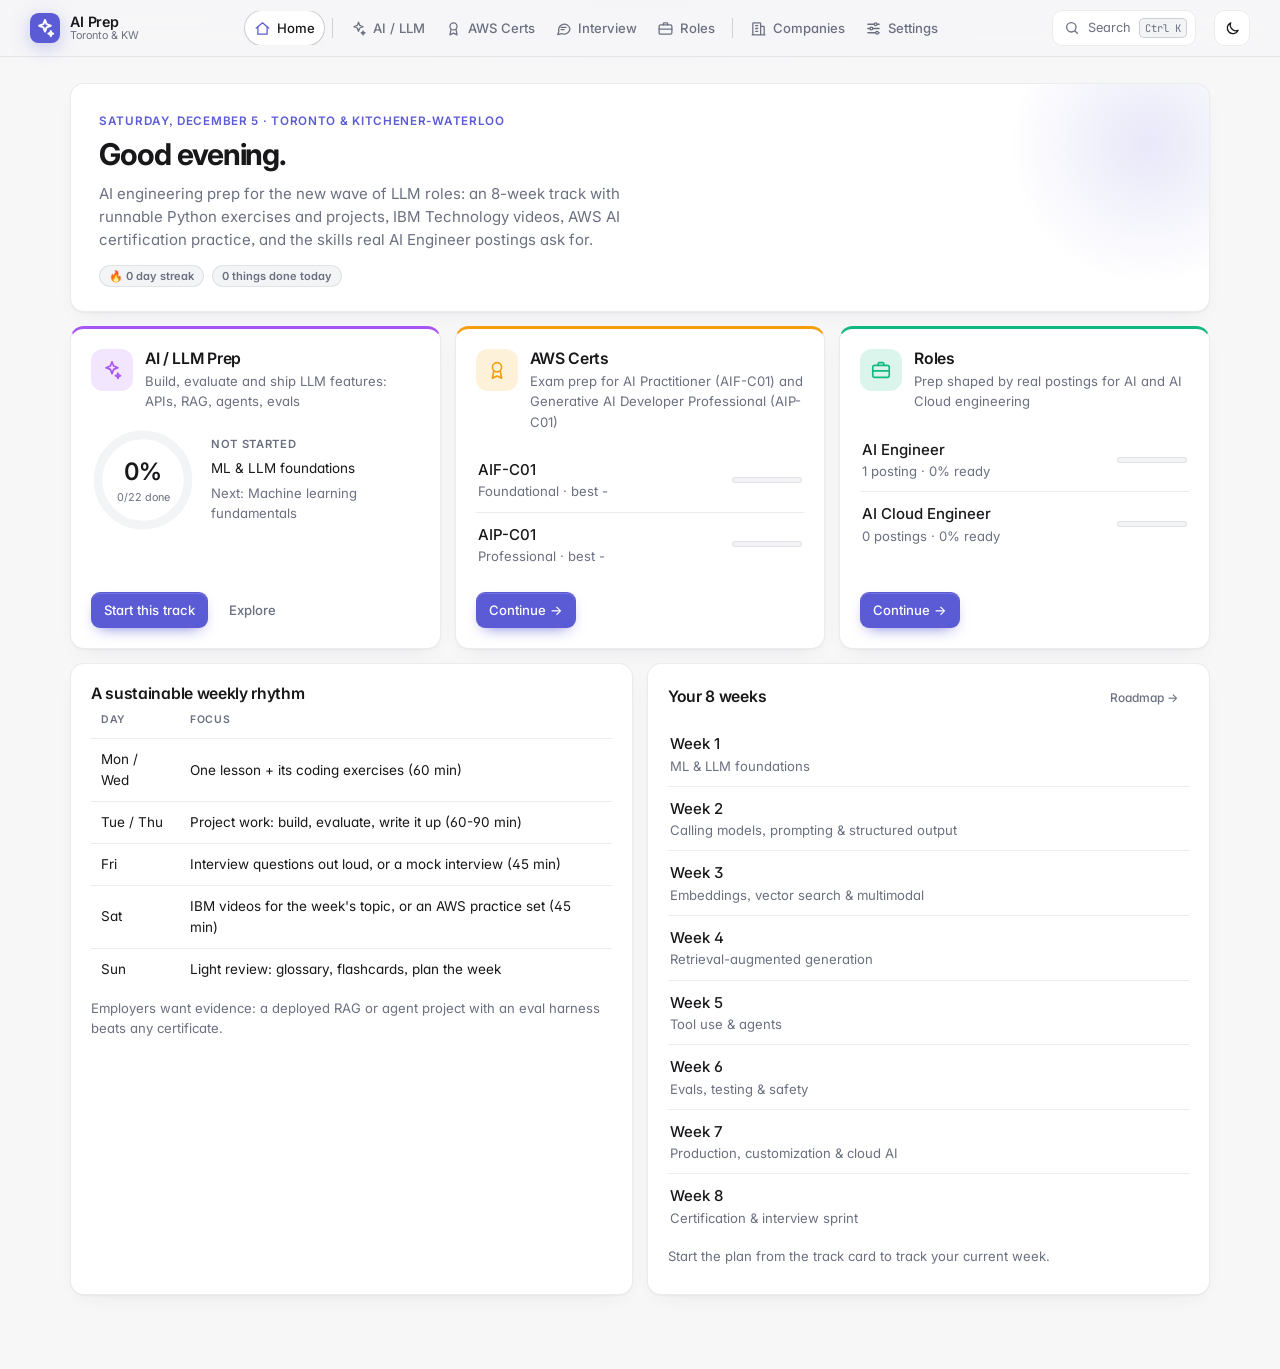
==== index.html @ 80333136 "Initial commit: AI / LLM Prep Static interview-prep app (no build step): 8-week LLM engineering trac" ====
<!doctype html>
<html lang="en" data-theme="light">
<head>
<meta charset="utf-8">
<meta name="viewport" content="width=device-width, initial-scale=1">
<title>AI / LLM Prep</title>
<link rel="preconnect" href="https://fonts.googleapis.com">
<link rel="preconnect" href="https://fonts.gstatic.com" crossorigin>
<link rel="stylesheet" href="https://fonts.googleapis.com/css2?family=Inter:wght@400;500;600;700&family=JetBrains+Mono:wght@400;500&display=swap">
<script>
  // Apply the saved theme before first paint so there's no flash.
  (function () {
    var s = {};
    try { s = JSON.parse(localStorage.getItem("ai-prep-v1")) || {}; } catch (e) {}
    var t = s.theme || "system", r = document.documentElement;
    if (t === "system") t = window.matchMedia && matchMedia("(prefers-color-scheme: dark)").matches ? "dark" : "light";
    r.setAttribute("data-theme", t);
    r.setAttribute("data-density", s.density || "comfortable");
    r.style.fontSize = { s: "14px", m: "15px", l: "16.5px" }[s.fontSize || "m"];
    if (s.accent) r.style.setProperty("--accent", s.accent);
  })();
</script>
<link rel="stylesheet" href="style.css">
</head>
<body>
<header class="topbar">
  <div class="topbar-inner">
    <button class="brand" id="brand" title="Go to Home">
      <svg class="logo" viewBox="0 0 28 28" aria-hidden="true"><rect width="28" height="28" rx="8" fill="var(--accent)"/><g transform="translate(4 4) scale(.833)" fill="none" stroke="var(--accent-ink)" stroke-width="2.2" stroke-linecap="round" stroke-linejoin="round"><path d="M12 3l1.8 4.7L18.5 9.5l-4.7 1.8L12 16l-1.8-4.7L5.5 9.5l4.7-1.8z"/><path d="M18.5 15.5l.8 2 2 .8-2 .8-.8 2-.8-2-2-.8 2-.8z"/></g></svg>
      <span class="brand-text"><b>AI Prep</b><small>Toronto &amp; KW</small></span>
    </button>
    <nav id="nav" aria-label="Main">
      <button title="Home" data-nav="home" class="active"><svg viewBox="0 0 24 24"><path d="M3 11.5 12 4l9 7.5"/><path d="M5.5 10v10h13V10"/></svg><span>Home</span></button>
      <span class="nav-sep" aria-hidden="true"></span>
      <button title="AI / LLM" data-track="ai"><svg viewBox="0 0 24 24"><path d="M12 3l1.8 4.7L18.5 9.5l-4.7 1.8L12 16l-1.8-4.7L5.5 9.5l4.7-1.8z"/><path d="M18.5 15.5l.8 2 2 .8-2 .8-.8 2-.8-2-2-.8 2-.8z"/></svg><span>AI / LLM</span></button>
      <button title="AWS Certs" data-track="aws"><svg viewBox="0 0 24 24"><circle cx="12" cy="9" r="5"/><path d="M8.5 13 7 21l5-2.5L17 21l-1.5-8"/></svg><span>AWS Certs</span></button>
      <button title="Interview" data-track="interview"><svg viewBox="0 0 24 24"><path d="M21 12a8 8 0 0 1-11.6 7.1L4 20.5l1.4-4.6A8 8 0 1 1 21 12z"/><path d="M8.5 10.5h7M8.5 13.5h4.5"/></svg><span>Interview</span></button>
      <button title="Roles" data-track="roles"><svg viewBox="0 0 24 24"><rect x="3" y="7" width="18" height="13" rx="2"/><path d="M9 7V5a1 1 0 0 1 1-1h4a1 1 0 0 1 1 1v2M3 13h18"/></svg><span>Roles</span></button>
      <span class="nav-sep" aria-hidden="true"></span>
      <button title="Companies" data-nav="companies"><svg viewBox="0 0 24 24"><path d="M4 21V5a1 1 0 0 1 1-1h9a1 1 0 0 1 1 1v16M15 9h4a1 1 0 0 1 1 1v11M3 21h18M8 8h3M8 12h3M8 16h3"/></svg><span>Companies</span></button>
      <button title="Settings" data-nav="settings"><svg viewBox="0 0 24 24"><path d="M4 6h9M17 6h3M4 12h3M11 12h9M4 18h11M19 18h1"/><circle cx="15" cy="6" r="2"/><circle cx="9" cy="12" r="2"/><circle cx="17" cy="18" r="2"/></svg><span>Settings</span></button>
    </nav>
    <button class="search-btn" id="search-open" title="Search (Ctrl+K)" aria-label="Search"><svg viewBox="0 0 24 24"><circle cx="11" cy="11" r="7"/><path d="m20 20-3.5-3.5"/></svg><span>Search</span><kbd>Ctrl K</kbd></button>
    <button class="icon-btn" id="theme-quick" title="Toggle light / dark" aria-label="Toggle light or dark theme"></button>
  </div>
  <nav id="subnav" class="subnav" aria-label="Section" hidden></nav>
</header>
<main id="view"></main>
<script src="tracks.js"></script>
<script src="ai.js"></script>
<script src="ai-more.js"></script>
<script src="roles.js"></script>
<script src="roles-learn.js"></script>
<script src="awscerts.js"></script>
<script src="trackview.js"></script>
<script src="awsview.js"></script>
<script src="roleview.js"></script>
<script src="interview.js"></script>
<script src="ibmplaylists.js"></script>
<script src="ibmvideos.js"></script>
<script src="router.js"></script>
<script src="search.js"></script>
<script src="app.js"></script>
</body>
</html>
---- style.css ----
/* ===========================================================
   Design tokens. Every theme sets the same variables; components
   only ever read tokens, so themes and accent overrides just work.
   =========================================================== */
:root {
  --font: "Inter", ui-sans-serif, system-ui, -apple-system, "Segoe UI", sans-serif;
  --mono: "JetBrains Mono", ui-monospace, "Cascadia Code", Consolas, monospace;
  --radius: 14px; --radius-sm: 9px;
  --pad: 20px; --gap: 14px;
}
[data-density="compact"] { --pad: 14px; --gap: 10px; }

/* Paper (light) */
[data-theme="light"] {
  --bg: #f7f7f8; --surface: #ffffff; --surface-2: #f3f4f6; --text: #18181b; --muted: #6b7080;
  --line: rgba(15, 18, 30, .08); --line-strong: rgba(15, 18, 30, .16);
  --accent: #5b5bd6; --accent-ink: #ffffff;
  --ok: #16a34a; --warn: #d97706; --bad: #dc2626;
  --code-bg: #f6f7f9; --code-text: #24292f;
  --shadow: 0 1px 2px rgba(16, 24, 40, .04), 0 8px 24px -12px rgba(16, 24, 40, .10);
  color-scheme: light;
}
/* Graphite (dark) */
[data-theme="dark"] {
  --bg: #0b0c0e; --surface: #131418; --surface-2: #1b1c21; --text: #ececef; --muted: #8d8f9a;
  --line: rgba(255, 255, 255, .07); --line-strong: rgba(255, 255, 255, .14);
  --accent: #7c7cf6; --accent-ink: #ffffff;
  --ok: #4ade80; --warn: #fbbf24; --bad: #f87171;
  --code-bg: #0f1013; --code-text: #d7dae0;
  --shadow: inset 0 1px 0 rgba(255, 255, 255, .03), 0 8px 24px -12px rgba(0, 0, 0, .6);
  color-scheme: dark;
}
/* Midnight (deep blue) */
[data-theme="midnight"] {
  --bg: #060a16; --surface: #0c1224; --surface-2: #131b33; --text: #e5eaf5; --muted: #8a95b2;
  --line: rgba(160, 180, 255, .09); --line-strong: rgba(160, 180, 255, .18);
  --accent: #4f8cff; --accent-ink: #ffffff;
  --ok: #34d399; --warn: #fbbf24; --bad: #fb7185;
  --code-bg: #080d1c; --code-text: #d5ddf2;
  --shadow: inset 0 1px 0 rgba(255, 255, 255, .03), 0 10px 30px -12px rgba(0, 0, 0, .7);
  color-scheme: dark;
}
/* Nord */
[data-theme="nord"] {
  --bg: #2e3440; --surface: #353c4a; --surface-2: #3b4252; --text: #eceff4; --muted: #a7b0c2;
  --line: rgba(236, 239, 244, .08); --line-strong: rgba(236, 239, 244, .16);
  --accent: #88c0d0; --accent-ink: #2e3440;
  --ok: #a3be8c; --warn: #ebcb8b; --bad: #bf616a;
  --code-bg: #2b303b; --code-text: #e5e9f0;
  --shadow: inset 0 1px 0 rgba(255, 255, 255, .03), 0 8px 24px -14px rgba(0, 0, 0, .5);
  color-scheme: dark;
}
/* Sand (warm light) */
[data-theme="sand"] {
  --bg: #f6f2ea; --surface: #fffdf8; --surface-2: #f1ebdf; --text: #2a251e; --muted: #7b6f60;
  --line: rgba(70, 50, 20, .10); --line-strong: rgba(70, 50, 20, .20);
  --accent: #c2541b; --accent-ink: #ffffff;
  --ok: #4d7c0f; --warn: #b45309; --bad: #b91c1c;
  --code-bg: #f3eee3; --code-text: #3b3329;
  --shadow: 0 1px 2px rgba(60, 40, 10, .05), 0 10px 24px -14px rgba(60, 40, 10, .18);
  color-scheme: light;
}
/* Forest (dark green) */
[data-theme="forest"] {
  --bg: #0a120e; --surface: #101a15; --surface-2: #16221c; --text: #e2ece6; --muted: #8ea398;
  --line: rgba(190, 255, 220, .08); --line-strong: rgba(190, 255, 220, .16);
  --accent: #34d399; --accent-ink: #052e1c;
  --ok: #4ade80; --warn: #facc15; --bad: #f87171;
  --code-bg: #0b1410; --code-text: #d6e6dc;
  --shadow: inset 0 1px 0 rgba(255, 255, 255, .03), 0 8px 24px -12px rgba(0, 0, 0, .6);
  color-scheme: dark;
}
/* Rosé (soft light) */
[data-theme="rose"] {
  --bg: #fcf6f7; --surface: #ffffff; --surface-2: #f8eef0; --text: #2b1d22; --muted: #8b7079;
  --line: rgba(90, 20, 40, .08); --line-strong: rgba(90, 20, 40, .16);
  --accent: #db2763; --accent-ink: #ffffff;
  --ok: #15803d; --warn: #c2410c; --bad: #be123c;
  --code-bg: #fbf3f5; --code-text: #3a2830;
  --shadow: 0 1px 2px rgba(90, 20, 40, .04), 0 10px 24px -14px rgba(90, 20, 40, .14);
  color-scheme: light;
}
/* High contrast */
[data-theme="contrast"] {
  --bg: #000000; --surface: #0a0a0a; --surface-2: #161616; --text: #ffffff; --muted: #c8c8c8;
  --line: rgba(255, 255, 255, .28); --line-strong: rgba(255, 255, 255, .55);
  --accent: #ffd60a; --accent-ink: #000000;
  --ok: #5cff8a; --warn: #ffd60a; --bad: #ff6b6b;
  --code-bg: #000000; --code-text: #ffffff;
  --shadow: none;
  color-scheme: dark;
}
/* Derived tokens follow the accent automatically (including user overrides). */
:root, [data-theme] {
  --accent-soft: color-mix(in srgb, var(--accent) 14%, transparent);
  --accent-line: color-mix(in srgb, var(--accent) 40%, transparent);
  --hover: color-mix(in srgb, var(--text) 5%, transparent);
}

/* ===========================================================
   Base
   =========================================================== */
* { box-sizing: border-box; }
html { -webkit-text-size-adjust: 100%; }
body {
  margin: 0; color: var(--text); font-family: var(--font); font-size: 1rem; line-height: 1.55;
  font-feature-settings: "cv11", "ss01", "ss03"; -webkit-font-smoothing: antialiased;
  background:
    radial-gradient(1100px 420px at 50% -220px, color-mix(in srgb, var(--accent) 13%, transparent), transparent 70%),
    var(--bg);
  background-attachment: fixed;
  min-height: 100vh;
}
::selection { background: var(--accent-soft); }
a { color: var(--accent); text-decoration: none; }
a:hover { text-decoration: underline; text-underline-offset: 3px; }
h1, h2, h3 { letter-spacing: -0.02em; line-height: 1.25; }
h2 { font-size: 1.6rem; font-weight: 650; margin: 4px 0 6px; }
h3 { font-size: 1.05rem; font-weight: 600; margin: 18px 0 8px; }
h2 .muted { font-size: 1rem; font-weight: 500; letter-spacing: 0; }
p { margin: 8px 0; }
.muted { color: var(--muted); font-size: .875rem; }
code { font-family: var(--mono); font-size: .85em; background: var(--surface-2); border: 1px solid var(--line); padding: 1px 5px; border-radius: 6px; }
b, strong { font-weight: 600; }
ul, ol { padding-left: 1.3em; } li { margin: 4px 0; }
:focus-visible { outline: 2px solid var(--accent); outline-offset: 2px; }

/* ===========================================================
   Top bar & navigation
   =========================================================== */
.topbar {
  position: sticky; top: 0; z-index: 20;
  background: color-mix(in srgb, var(--bg) 78%, transparent);
  backdrop-filter: saturate(160%) blur(14px); -webkit-backdrop-filter: saturate(160%) blur(14px);
  border-bottom: 1px solid var(--line);
}
/* Wider than main (1180px) so all nav labels fit beside the brand and search. */
.topbar-inner { max-width: 1260px; margin: 0 auto; padding: 10px 20px; display: flex; align-items: center; gap: 18px; }
.brand { display: flex; align-items: center; gap: 10px; border: 0; background: none; padding: 0; cursor: pointer; color: var(--text); font: inherit; text-align: left; flex-shrink: 0; }
.logo { width: 30px; height: 30px; display: block; filter: drop-shadow(0 4px 10px color-mix(in srgb, var(--accent) 35%, transparent)); }
.brand-text { display: flex; flex-direction: column; line-height: 1.15; }
.brand-text b { font-size: .95rem; letter-spacing: -0.01em; }
.brand-text small { font-size: .72rem; color: var(--muted); }
nav#nav { display: flex; gap: 2px; flex: 1; overflow-x: auto; scrollbar-width: none; }
/* Auto margins centre the buttons when they fit; unlike justify-content: center they never clip the first ones when they don't. */
nav#nav > :first-child { margin-left: auto; }
nav#nav > :last-child { margin-right: auto; }
nav#nav::-webkit-scrollbar { display: none; }
nav#nav button {
  display: inline-flex; align-items: center; gap: 6px; border: 0; background: none; color: var(--muted);
  padding: 7px 9px; border-radius: 999px; cursor: pointer; font: inherit; font-size: .875rem; font-weight: 500; white-space: nowrap;
  transition: background .15s, color .15s;
}
nav#nav button:hover { color: var(--text); background: var(--hover); }
nav#nav button.active { color: var(--text); background: var(--surface); box-shadow: 0 0 0 1px var(--line-strong), var(--shadow); }
nav#nav button.active svg { color: var(--accent); }
nav#nav svg, .icon-btn svg { width: 17px; height: 17px; fill: none; stroke: currentColor; stroke-width: 1.8; stroke-linecap: round; stroke-linejoin: round; flex-shrink: 0; }
.icon-btn { display: grid; place-items: center; width: 36px; height: 36px; border-radius: 10px; border: 1px solid var(--line); background: var(--surface); color: var(--text); cursor: pointer; flex-shrink: 0; transition: border-color .15s, transform .15s; }
.icon-btn:hover { border-color: var(--line-strong); transform: rotate(-12deg); }
@media (max-width: 1130px) { nav#nav button span { display: none; } nav#nav button { padding: 8px 11px; } }
@media (max-width: 640px) {
  .brand-text { display: none; }
  .topbar-inner { gap: 8px; padding: 8px 12px; }
}

/* ===========================================================
   Layout & surfaces
   =========================================================== */
main { max-width: 1180px; margin: 0 auto; padding: 26px 20px 60px; animation: fade-in .25s ease; }
@keyframes fade-in { from { opacity: 0; transform: translateY(4px); } to { opacity: 1; transform: none; } }
.card {
  background: var(--surface); border: 1px solid var(--line); border-radius: var(--radius);
  padding: var(--pad); margin-bottom: var(--gap); box-shadow: var(--shadow);
}
.card > h3:first-child { margin-top: 0; }
.grid { display: grid; gap: var(--gap); grid-template-columns: repeat(auto-fit, minmax(210px, 1fr)); margin-bottom: var(--gap); }
.grid .card { margin-bottom: 0; }
@media (max-width: 640px) { .grid { grid-template-columns: repeat(2, minmax(0, 1fr)); } .stat { font-size: 1.5rem; } }
.cols-2 { display: grid; gap: var(--gap); grid-template-columns: minmax(0, 1fr) minmax(0, 1fr); }
@media (max-width: 860px) { .cols-2 { grid-template-columns: minmax(0, 1fr); } }
.row { display: flex; gap: 8px; flex-wrap: wrap; align-items: center; }
.row.between { justify-content: space-between; }
.section-head { display: flex; justify-content: space-between; align-items: baseline; gap: 12px; flex-wrap: wrap; margin-bottom: 10px; }
.section-head h3 { margin: 0; }
.page-head { margin-bottom: 18px; }
.page-head p { margin: 0; }

/* Stats */
.stat { font-size: 1.85rem; font-weight: 650; letter-spacing: -0.03em; font-variant-numeric: tabular-nums; line-height: 1.15; margin: 4px 0 2px; }
.stat small { font-size: .95rem; color: var(--muted); font-weight: 500; letter-spacing: 0; }
.label { font-size: .75rem; font-weight: 600; letter-spacing: .06em; text-transform: uppercase; color: var(--muted); }
.bar { height: 6px; border-radius: 99px; background: var(--surface-2); overflow: hidden; margin-top: 10px; box-shadow: inset 0 0 0 1px var(--line); }
.bar > i { display: block; height: 100%; border-radius: inherit; background: linear-gradient(90deg, color-mix(in srgb, var(--accent) 70%, var(--text) 0%), var(--accent)); transition: width .4s ease; }

/* Hero on Today */
.hero { display: flex; justify-content: space-between; align-items: center; gap: 24px; padding: calc(var(--pad) + 8px); position: relative; overflow: hidden; }
.hero::after { content: ""; position: absolute; right: -80px; top: -80px; width: 280px; height: 280px; border-radius: 50%; background: radial-gradient(closest-side, var(--accent-soft), transparent); pointer-events: none; }
.hero h1 { font-size: 2rem; font-weight: 700; margin: 6px 0 6px; letter-spacing: -0.035em; }
.hero p { color: var(--muted); max-width: 560px; }
.eyebrow { font-size: .78rem; font-weight: 600; letter-spacing: .06em; text-transform: uppercase; color: var(--accent); }
.ring { position: relative; width: 132px; height: 132px; flex-shrink: 0; z-index: 1; }
.ring svg { width: 100%; height: 100%; transform: rotate(-90deg); }
.ring .track { stroke: var(--surface-2); }
.ring .prog { stroke: var(--accent); transition: stroke-dashoffset .6s ease; }
.ring-label { position: absolute; inset: 0; display: grid; place-content: center; text-align: center; }
.ring-label b { font-size: 1.6rem; letter-spacing: -0.03em; font-variant-numeric: tabular-nums; }
.ring-label span { font-size: .72rem; color: var(--muted); }
@media (max-width: 640px) { .hero { flex-direction: column; align-items: flex-start; } .hero h1 { font-size: 1.6rem; } }

/* Compact list (reviews etc.) */
.list { display: flex; flex-direction: column; }
.li { display: flex; justify-content: space-between; align-items: center; gap: 10px; padding: 10px 2px; border-bottom: 1px solid var(--line); }
.li:last-child { border-bottom: 0; }
.li .t { font-weight: 500; }
.li a { color: var(--text); } .li a:hover { color: var(--accent); }
.empty { text-align: center; padding: 22px 10px; color: var(--muted); font-size: .9rem; }
.empty .big { font-size: 1.6rem; display: block; margin-bottom: 4px; }

/* ===========================================================
   Controls
   =========================================================== */
.btn, select, input, textarea {
  font: inherit; font-size: .875rem; color: var(--text); background: var(--surface);
  border: 1px solid var(--line-strong); border-radius: var(--radius-sm); padding: 7px 12px;
  transition: border-color .15s, box-shadow .15s, background .15s, transform .05s;
}
input, select { height: 36px; max-width: 100%; }
#p-sel { width: min(340px, 100%); }
input[type="range"] { height: auto; padding: 0; border: 0; accent-color: var(--accent); background: none; }
input[type="file"] { display: none; }
select { padding-right: 30px; appearance: none; cursor: pointer;
  background-image: linear-gradient(45deg, transparent 50%, var(--muted) 50%), linear-gradient(135deg, var(--muted) 50%, transparent 50%);
  background-position: calc(100% - 15px) 52%, calc(100% - 10px) 52%; background-size: 5px 5px; background-repeat: no-repeat; }
input:focus, select:focus, textarea:focus { outline: none; border-color: var(--accent); box-shadow: 0 0 0 3px var(--accent-soft); }
input::placeholder, textarea::placeholder { color: var(--muted); }
textarea { width: 100%; font-family: var(--mono); font-size: .84rem; line-height: 1.55; background: var(--code-bg); color: var(--code-text); resize: vertical; tab-size: 4; }
.btn { display: inline-flex; align-items: center; justify-content: center; gap: 6px; height: 36px; cursor: pointer; font-weight: 500; background: var(--surface); white-space: nowrap; text-decoration: none !important; color: var(--text); }
.btn:hover { background: var(--surface-2); border-color: var(--line-strong); }
.btn:active { transform: translateY(1px); }
.btn:disabled { cursor: default; opacity: .55; transform: none; }
.btn.primary { background: var(--accent); border-color: transparent; color: var(--accent-ink); box-shadow: 0 1px 0 rgba(255,255,255,.15) inset, 0 6px 16px -8px var(--accent); }
.btn.primary:hover { background: color-mix(in srgb, var(--accent) 88%, var(--text)); }
.btn.primary:disabled { opacity: 1; }
.btn.ghost { background: transparent; border-color: transparent; color: var(--muted); }
.btn.ghost:hover { background: var(--hover); color: var(--text); }
.btn.small { height: 28px; padding: 0 10px; font-size: .8rem; border-radius: 8px; }
.btn.danger:hover { color: var(--bad); border-color: color-mix(in srgb, var(--bad) 45%, transparent); }
.toolbar { display: flex; gap: 8px; flex-wrap: wrap; align-items: center; }
.toolbar input { flex: 1; min-width: 180px; }
.search { position: relative; flex: 1; min-width: 200px; display: flex; }
.search input { width: 100%; padding-left: 34px; }
.search svg { position: absolute; left: 11px; top: 50%; transform: translateY(-50%); width: 15px; height: 15px; fill: none; stroke: var(--muted); stroke-width: 2; stroke-linecap: round; }

/* Segmented control */
.seg { display: inline-flex; background: var(--surface-2); border: 1px solid var(--line); border-radius: 10px; padding: 3px; gap: 2px; }
.seg button { border: 0; background: none; color: var(--muted); font: inherit; font-size: .82rem; font-weight: 500; padding: 5px 12px; border-radius: 7px; cursor: pointer; }
.seg button:hover { color: var(--text); }
.seg button.on { background: var(--surface); color: var(--text); box-shadow: 0 0 0 1px var(--line), 0 1px 3px rgba(0,0,0,.08); }

/* Badges */
.badge, .pill { display: inline-flex; align-items: center; gap: 5px; height: 22px; padding: 0 9px; border-radius: 99px; font-size: .74rem; font-weight: 600; white-space: nowrap;
  background: var(--surface-2); color: var(--muted); border: 1px solid var(--line); }
.badge::before { content: ""; width: 6px; height: 6px; border-radius: 50%; background: currentColor; opacity: .9; }
.badge.plain::before, .pill::before { display: none; }
.badge.E, .badge.done { color: var(--ok); background: color-mix(in srgb, var(--ok) 12%, transparent); border-color: color-mix(in srgb, var(--ok) 22%, transparent); }
.badge.M, .badge.due { color: var(--warn); background: color-mix(in srgb, var(--warn) 12%, transparent); border-color: color-mix(in srgb, var(--warn) 24%, transparent); }
.badge.H { color: var(--bad); background: color-mix(in srgb, var(--bad) 11%, transparent); border-color: color-mix(in srgb, var(--bad) 22%, transparent); }
.badge.accent { color: var(--accent); background: var(--accent-soft); border-color: var(--accent-line); }
.E { color: var(--ok); } .M { color: var(--warn); } .H { color: var(--bad); }
.s-solved { color: var(--ok); font-weight: 600; } .s-review { color: var(--warn); font-weight: 600; }
.tag { display: inline-flex; align-items: center; height: 24px; padding: 0 9px; margin: 3px 4px 3px 0; border-radius: 7px; font-size: .78rem; font-weight: 500; background: var(--surface-2); border: 1px solid var(--line); color: var(--text); }

/* ===========================================================
   Tables
   =========================================================== */
table { width: 100%; border-collapse: separate; border-spacing: 0; font-size: .9rem; }
th { text-align: left; font-size: .7rem; font-weight: 600; letter-spacing: .07em; text-transform: uppercase; color: var(--muted); padding: 0 10px 10px; border-bottom: 1px solid var(--line); }
td { padding: 10px; border-bottom: 1px solid var(--line); vertical-align: middle; }
tr:last-child td { border-bottom: 0; }
tbody tr, table tr { transition: background .12s; }
table tr:hover td { background: var(--hover); }
table tr:hover td:first-child { border-radius: 8px 0 0 8px; } table tr:hover td:last-child { border-radius: 0 8px 8px 0; }
td:first-child a { color: var(--text); font-weight: 500; } td:first-child a:hover { color: var(--accent); }
td.actions { text-align: right; white-space: nowrap; }
td.actions .btn { margin-left: 4px; }
.table-wrap { overflow-x: auto; margin: 0 calc(var(--pad) * -0.4); }
@media (max-width: 700px) { td.hide-sm, th.hide-sm { display: none; } td.actions { white-space: normal; } }

/* ===========================================================
   Code & output
   =========================================================== */
pre { background: var(--code-bg); color: var(--code-text); border: 1px solid var(--line); padding: 14px 16px; border-radius: 11px; overflow: auto; font: .84rem/1.6 var(--mono); margin: 10px 0; tab-size: 4; }
#code { min-height: 320px; }
#out { min-height: 70px; white-space: pre-wrap; }
.timer { font: 600 1.35rem var(--mono); font-variant-numeric: tabular-nums; letter-spacing: -0.02em; padding: 0 6px; }

/* ===========================================================
   Details / accordions
   =========================================================== */
details > summary { cursor: pointer; font-weight: 600; list-style: none; display: flex; align-items: center; gap: 10px; }
details > summary::-webkit-details-marker { display: none; }
details > summary::before { content: ""; width: 7px; height: 7px; border-right: 2px solid var(--muted); border-bottom: 2px solid var(--muted); transform: rotate(-45deg); transition: transform .2s; flex-shrink: 0; margin-right: 2px; }
details[open] > summary::before { transform: rotate(45deg); }
details[open] > summary { margin-bottom: 12px; }
.week.current { border-color: var(--accent-line); box-shadow: 0 0 0 3px var(--accent-soft), var(--shadow); }

/* ===========================================================
   Dialog
   =========================================================== */
dialog { border: 0; padding: 0; background: transparent; color: var(--text); max-width: min(460px, calc(100vw - 32px)); width: 100%; }
dialog::backdrop { background: rgba(5, 8, 15, .5); backdrop-filter: blur(6px); }
dialog .card { box-shadow: 0 24px 60px -20px rgba(0,0,0,.45); }
dialog label { display: block; font-size: .85rem; font-weight: 500; }
dialog select, dialog textarea, dialog input[type="number"] { margin-top: 6px; width: 100%; }
dialog textarea { font-family: var(--font); background: var(--surface); color: var(--text); }

/* ===========================================================
   Videos
   =========================================================== */
.video { position: relative; padding-top: 56.25%; margin: 12px 0; border-radius: 12px; overflow: hidden; background: #000; }
.video iframe { position: absolute; inset: 0; width: 100%; height: 100%; border: 0; }
.vgrid { display: grid; gap: 12px; grid-template-columns: repeat(auto-fill, minmax(230px, 1fr)); margin: 12px 0; }
.vgrid .vcard.playing { grid-column: 1 / -1; }
.vcard { position: relative; border: 1px solid var(--line); border-radius: 12px; overflow: hidden; cursor: pointer; background: var(--surface-2); transition: transform .18s, box-shadow .18s, border-color .18s; }
.vcard:hover { transform: translateY(-2px); border-color: var(--line-strong); box-shadow: 0 14px 30px -18px rgba(0,0,0,.5); }
.vcard img { display: block; width: 100%; aspect-ratio: 16 / 9; object-fit: cover; }
.vcard .play { position: absolute; left: 50%; top: 32%; transform: translate(-50%, -50%); background: color-mix(in srgb, var(--accent) 88%, black); color: var(--accent-ink); width: 46px; height: 46px; border-radius: 50%; display: grid; place-items: center; font-size: .9rem; box-shadow: 0 8px 20px -6px rgba(0,0,0,.6); transition: transform .18s; }
.vcard:hover .play { transform: translate(-50%, -50%) scale(1.08); }
.vcard .vt { padding: 10px 12px; font-size: .82rem; line-height: 1.4; font-weight: 500; }
.vcard .vt .muted { font-size: .75rem; font-weight: 400; }
.vcard.playing { cursor: default; border: 0; background: none; transform: none; box-shadow: none; }
.vcard.playing .video { margin: 0; }

/* ===========================================================
   Refreshers sidebar
   =========================================================== */
.ref-layout { display: grid; grid-template-columns: 240px minmax(0, 1fr); gap: 22px; align-items: start; }
.ref-side { position: sticky; top: 124px; max-height: calc(100vh - 142px); overflow-y: auto; background: var(--surface); border: 1px solid var(--line); border-radius: var(--radius); padding: 8px; box-shadow: var(--shadow); scrollbar-width: thin; }
.side-h { display: flex; justify-content: space-between; align-items: center; width: 100%; border: 0; background: none; cursor: pointer; font: inherit; font-size: .68rem; font-weight: 700; letter-spacing: .08em; text-transform: uppercase; color: var(--muted); padding: 14px 10px 6px; }
.side-h:hover { color: var(--text); }
.side-toggle { display: flex; justify-content: space-between; align-items: center; width: 100%; border: 0; background: none; cursor: pointer; font: inherit; font-size: .8rem; color: var(--muted); padding: 7px 10px; border-radius: 8px; }
.side-toggle:hover { background: var(--hover); color: var(--text); }
.side-i { display: flex; justify-content: space-between; align-items: center; gap: 8px; width: 100%; text-align: left; border: 0; background: none; color: var(--text); padding: 7px 10px; border-radius: 8px; cursor: pointer; font: inherit; font-size: .86rem; position: relative; transition: background .12s; }
.side-i:hover { background: var(--hover); }
.side-i .muted { font-size: .72rem; font-variant-numeric: tabular-nums; }
.side-i.active { background: var(--accent-soft); color: var(--text); font-weight: 600; }
.side-i.active::before { content: ""; position: absolute; left: -8px; top: 7px; bottom: 7px; width: 3px; border-radius: 3px; background: var(--accent); }
.side-i.active .muted { color: var(--accent); }
.sh { display: none; }
.ref-layout.compact { grid-template-columns: 60px minmax(0, 1fr); }
.compact .ref-side { padding: 6px 5px; }
.compact .lbl, .compact .chev { display: none; }
.compact .sh { display: inline; font-size: .74rem; font-weight: 650; }
.compact .side-i, .compact .side-toggle { justify-content: center; padding: 8px 0; }
.compact .side-i.active::before { left: -5px; }
.compact .side-h { height: 1px; padding: 0; margin: 8px 8px; background: var(--line); pointer-events: none; width: auto; }
@media (max-width: 760px) {
  .ref-layout, .ref-layout.compact { grid-template-columns: minmax(0, 1fr); }
  .ref-side { position: static; max-height: 260px; }
  .compact .ref-side { display: flex; flex-wrap: wrap; gap: 4px; max-height: none; }
  .compact .side-i, .compact .side-toggle { width: auto; min-width: 42px; }
  .compact .side-h { width: 100%; margin: 2px 0; }
}

/* ===========================================================
   Settings: appearance
   =========================================================== */
.theme-grid { display: grid; gap: 12px; grid-template-columns: repeat(auto-fill, minmax(165px, 1fr)); }
.theme-card { border: 1px solid var(--line); background: var(--surface); border-radius: 13px; padding: 7px; cursor: pointer; text-align: left; font: inherit; color: var(--text); transition: border-color .15s, box-shadow .15s, transform .15s; }
.theme-card:hover { transform: translateY(-2px); border-color: var(--line-strong); }
.theme-card.on { border-color: var(--accent); box-shadow: 0 0 0 3px var(--accent-soft); }
.theme-meta { display: flex; justify-content: space-between; align-items: center; padding: 8px 5px 3px; font-size: .85rem; font-weight: 600; }
.theme-meta .check { width: 18px; height: 18px; border-radius: 50%; display: grid; place-items: center; background: var(--accent); color: var(--accent-ink); font-size: .7rem; }
.theme-desc { padding: 0 5px 3px; font-size: .74rem; color: var(--muted); }
.theme-prev { height: 86px; border-radius: 9px; overflow: hidden; display: flex; border: 1px solid var(--line); }
.tp { flex: 1; background: var(--bg); padding: 9px; display: flex; flex-direction: column; gap: 6px; color: var(--text); }
.tp i { display: block; border-radius: 4px; }
.tp .tp-card { background: var(--surface); border: 1px solid var(--line); border-radius: 6px; padding: 7px; display: flex; flex-direction: column; gap: 5px; flex: 1; }
.tp .l1 { height: 6px; width: 60%; background: var(--text); opacity: .85; }
.tp .l2 { height: 5px; width: 85%; background: var(--muted); opacity: .5; }
.tp .row2 { display: flex; gap: 5px; margin-top: auto; }
.tp .acc { height: 9px; width: 34px; background: var(--accent); border-radius: 99px; }
.tp .ok { height: 9px; width: 18px; background: var(--ok); border-radius: 99px; opacity: .8; }
.setting { display: flex; justify-content: space-between; align-items: center; gap: 16px; padding: 14px 0; border-top: 1px solid var(--line); flex-wrap: wrap; }
.card > h3 + .setting { border-top: 0; padding-top: 4px; }
.theme-grid + .setting { margin-top: 16px; }
.setting .muted { margin-top: 2px; }
.swatches { display: flex; gap: 8px; flex-wrap: wrap; }
.swatch { width: 28px; height: 28px; border-radius: 50%; border: 2px solid var(--surface); box-shadow: 0 0 0 1px var(--line-strong); cursor: pointer; padding: 0; transition: transform .12s; }
.swatch:hover { transform: scale(1.1); }
.swatch.on { box-shadow: 0 0 0 2px var(--text); }
.swatch.auto { background: conic-gradient(#5b5bd6, #2f6fed, #0f9d8f, #16a34a, #ea580c, #e11d48, #8b5cf6, #5b5bd6); }

/* ===========================================================
   Tracks: Home hub, sub-navigation, track cards, quiz, labs, certs
   =========================================================== */
.t-dsa { --tc: var(--accent); }
.t-cloud { --tc: #0ea5e9; }
.t-ai { --tc: #a855f7; }
.t-aws { --tc: #f59e0b; }
.t-roles { --tc: #10b981; }
.hero.t-aws .ring .prog { stroke: var(--tc); }
.hero.t-aws .eyebrow { color: var(--tc); }
.hero.t-aws::after { background: radial-gradient(closest-side, color-mix(in srgb, var(--tc) 16%, transparent), transparent); }
.dom-row { margin: 10px 0 14px; font-size: .9rem; }
.dom-row .bar { margin-top: 6px; }
.bar.bad > i { background: var(--bad); }
.quiz-opt.picked { border-color: var(--accent); background: var(--accent-soft); }
.quiz-opt.picked .qk { background: var(--accent); color: var(--accent-ink); }
.ax-bar { position: sticky; top: 112px; z-index: 5; }
.ax-map { display: flex; flex-wrap: wrap; gap: 5px; margin-top: 12px; }
.ax-map button { width: 30px; height: 28px; border-radius: 7px; border: 1px solid var(--line-strong); background: var(--surface); color: var(--muted); font: 600 .75rem var(--font); cursor: pointer; padding: 0; }
.ax-map button.ans { background: var(--accent-soft); color: var(--text); border-color: var(--accent-line); }
.ax-map button.flag { box-shadow: inset 0 -3px 0 var(--warn); }
.ax-map button.cur { outline: 2px solid var(--accent); outline-offset: 1px; color: var(--text); }
.timer.H { color: var(--bad); }
[data-theme="contrast"] .t-cloud, [data-theme="contrast"] .t-ai, [data-theme="contrast"] .t-aws, [data-theme="contrast"] .t-roles { --tc: var(--accent); }
.nav-sep { width: 1px; height: 20px; background: var(--line-strong); margin: 0 6px; flex-shrink: 0; align-self: center; }
.subnav { border-top: 1px solid var(--line); }
.subnav-inner { max-width: 1180px; margin: 0 auto; padding: 0 20px; display: flex; align-items: center; gap: 18px; overflow-x: auto; scrollbar-width: none; }
.subnav-inner::-webkit-scrollbar { display: none; }
.subnav-title { display: inline-flex; align-items: center; gap: 7px; font-weight: 650; font-size: .85rem; white-space: nowrap; color: var(--tc); }
.subnav-title svg { width: 16px; height: 16px; fill: none; stroke: currentColor; stroke-width: 1.9; stroke-linecap: round; stroke-linejoin: round; }
.subnav-tabs { display: flex; gap: 2px; }
.subnav-tabs button { border: 0; background: none; color: var(--muted); padding: 10px 12px; font: 500 .86rem var(--font); cursor: pointer; white-space: nowrap; border-radius: 0; box-shadow: inset 0 -2px 0 transparent; transition: color .15s, box-shadow .15s; }
.subnav-tabs button:hover { color: var(--text); }
.subnav-tabs button.active { color: var(--text); box-shadow: inset 0 -2px 0 var(--tc); }
.track-grid { display: grid; gap: var(--gap); grid-template-columns: repeat(auto-fit, minmax(290px, 1fr)); margin-bottom: var(--gap); }
.track-grid .card { margin-bottom: 0; }
.track-card { display: flex; flex-direction: column; gap: 16px; border-top: 3px solid var(--tc); }
.tc-head { display: flex; gap: 12px; align-items: flex-start; }
.tc-head h3 { margin: 0 0 2px; }
.tc-head p { margin: 0; }
.tc-icon { width: 42px; height: 42px; border-radius: 12px; display: grid; place-items: center; background: color-mix(in srgb, var(--tc) 15%, transparent); color: var(--tc); flex-shrink: 0; }
.tc-icon svg { width: 22px; height: 22px; fill: none; stroke: currentColor; stroke-width: 1.8; stroke-linecap: round; stroke-linejoin: round; }
.tc-body { display: flex; gap: 16px; align-items: center; }
.tc-meta { display: flex; flex-direction: column; gap: 4px; font-size: .9rem; align-items: flex-start; }
.track-card > .row { margin-top: auto; }
.track-card .ring .prog, .hero.t-cloud .ring .prog, .hero.t-ai .ring .prog, .hero.t-roles .ring .prog { stroke: var(--tc); }
.hero.t-cloud .eyebrow, .hero.t-ai .eyebrow, .hero.t-roles .eyebrow { color: var(--tc); }
.hero.t-cloud::after, .hero.t-ai::after, .hero.t-roles::after { background: radial-gradient(closest-side, color-mix(in srgb, var(--tc) 16%, transparent), transparent); }
.home-hero { padding-bottom: calc(var(--pad) + 4px); }
.quiz-opts { display: grid; gap: 8px; }
.quiz-opt { display: flex; gap: 12px; align-items: center; text-align: left; width: 100%; padding: 10px 12px; border: 1px solid var(--line-strong); border-radius: 11px; background: var(--surface); color: var(--text); font: inherit; font-size: .92rem; cursor: pointer; transition: border-color .15s, background .15s; }
.quiz-opt:hover:not(:disabled) { border-color: var(--accent-line); background: var(--accent-soft); }
.quiz-opt:disabled { cursor: default; }
.quiz-opt .qk { width: 26px; height: 26px; border-radius: 8px; display: grid; place-items: center; background: var(--surface-2); font-weight: 650; font-size: .78rem; flex-shrink: 0; }
.quiz-opt.right { border-color: color-mix(in srgb, var(--ok) 55%, transparent); background: color-mix(in srgb, var(--ok) 12%, transparent); }
.quiz-opt.right .qk { background: var(--ok); color: #fff; }
.quiz-opt.wrong { border-color: color-mix(in srgb, var(--bad) 55%, transparent); background: color-mix(in srgb, var(--bad) 10%, transparent); }
.quiz-opt.wrong .qk { background: var(--bad); color: #fff; }
.lab.focus { border-color: var(--accent-line); box-shadow: 0 0 0 3px var(--accent-soft), var(--shadow); }
.resume { background: var(--surface-2); border: 1px solid var(--line); border-radius: 10px; padding: 12px 14px; gap: 12px; }
.cert { display: flex; flex-direction: column; }
.gloss { margin: 0; display: grid; grid-template-columns: minmax(150px, 220px) 1fr; }
.gloss dt { font-weight: 600; padding: 10px 12px 10px 0; border-bottom: 1px solid var(--line); }
.gloss dd { margin: 0; padding: 10px 0; border-bottom: 1px solid var(--line); color: var(--muted); }
@media (max-width: 640px) { .gloss { grid-template-columns: 1fr; } .gloss dt { border-bottom: 0; padding-bottom: 2px; } .gloss dd { padding-top: 0; } }
.cert-code { font-family: var(--mono); font-size: .95rem; }
.tag-btn { cursor: pointer; font: inherit; font-size: .78rem; }
.tag-btn:hover { border-color: var(--accent-line); color: var(--accent); }

/* ===========================================================
   System design
   =========================================================== */
.sd-diagram { overflow-x: auto; padding: 8px 0 4px; color: var(--muted); }
.sd-diagram svg { display: block; margin: 0 auto; max-width: 100%; height: auto; }
.sd-node rect { fill: var(--surface-2); stroke: var(--line-strong); stroke-width: 1; }
.sd-node.first rect { fill: var(--accent-soft); stroke: var(--accent-line); }
.sd-node text { fill: var(--text); font: 500 12.5px var(--font); }
.flash { padding: 12px 0; border-top: 1px solid var(--line); }
.flash:first-of-type { border-top: 0; padding-top: 4px; }
.flash-a { color: var(--muted); margin: 8px 0 0; }
.calc-grid { display: grid; gap: 10px; grid-template-columns: repeat(auto-fill, minmax(165px, 1fr)); }
.calc-grid label { display: flex; flex-direction: column; gap: 4px; }
.calc-grid input { width: 100%; font-variant-numeric: tabular-nums; }
#sdc-out .card { box-shadow: none; background: var(--surface-2); }
.check { display: flex; gap: 10px; align-items: flex-start; padding: 7px 4px; border-radius: 8px; cursor: pointer; font-size: .92rem; }
.check:hover { background: var(--hover); }
.check input { width: 17px; height: 17px; margin-top: 2px; accent-color: var(--accent); flex-shrink: 0; cursor: pointer; }
.check input:checked + span { color: var(--muted); text-decoration: line-through; text-decoration-color: var(--line-strong); }
textarea[data-sdnotes] { font-family: var(--font); background: var(--surface); color: var(--text); }

/* Misc */
.callout { border-left: 3px solid var(--accent); background: var(--accent-soft); padding: 12px 14px; border-radius: 0 10px 10px 0; font-size: .9rem; }
hr { border: 0; border-top: 1px solid var(--line); margin: 16px 0; }
/* No programming ligatures in code: show <> and -> exactly as typed. Kept last so the
   font shorthand on pre/textarea above can't reset it. */
pre, code, textarea { font-variant-ligatures: none; font-feature-settings: "liga" 0, "calt" 0; }
@media (prefers-reduced-motion: reduce) { *, *::before, *::after { animation: none !important; transition: none !important; } }

/* ===========================================================
   Roles: role switcher, skill levels, postings
   =========================================================== */
.role-switch { margin-bottom: var(--gap); overflow-x: auto; scrollbar-width: none; }
.role-switch .seg { flex-wrap: nowrap; }
.role-switch .seg button { white-space: nowrap; }
.tag.lv-confident { border-color: color-mix(in srgb, var(--ok) 45%, transparent); background: color-mix(in srgb, var(--ok) 12%, transparent); }
.tag.lv-learning { border-color: color-mix(in srgb, var(--warn) 45%, transparent); background: color-mix(in srgb, var(--warn) 12%, transparent); }
.posting h3 { margin: 0; }
.rl-tags .tag, .posting .tag { display: inline-block; height: auto; min-height: 24px; padding-top: 3px; padding-bottom: 3px; text-align: left; line-height: 1.35; }
.posting ul { margin-top: 6px; }
.skills-table td { vertical-align: top; }
.skills-table select { min-width: 110px; }
.show-sm { display: none; }
@media (max-width: 700px) { .show-sm { display: block; margin-top: 4px; } }

/* ===========================================================
   IBM Videos tab: playlist cards
   =========================================================== */
.pl-grid { display: grid; gap: var(--gap); grid-template-columns: repeat(auto-fill, minmax(250px, 1fr)); margin-bottom: var(--gap); }
.pl-grid .card { margin-bottom: 0; }
.pl-card { display: flex; flex-direction: column; padding: 0; overflow: hidden; }
.pl-card > .vcard { border: 0; border-radius: 0; position: relative; }
.pl-card .vcard .vt { display: none; }
.pl-card .vcard .play { top: 50%; }
.pl-card .vcard:hover { transform: none; box-shadow: none; }
.pl-count { position: absolute; right: 8px; bottom: 8px; background: rgba(0,0,0,.75); color: #fff; font-size: .74rem; font-weight: 600; padding: 2px 8px; border-radius: 6px; }
.pl-body { display: flex; flex-direction: column; flex: 1; padding: 12px 14px 14px; }
.pl-pairs { margin-top: 10px; }
.pl-pairs .label { display: block; margin-bottom: 2px; font-size: .68rem; }
.pl-done { border-color: color-mix(in srgb, var(--ok) 40%, transparent); }
.pl-title { border: 0; background: none; padding: 0; font: inherit; font-weight: 650; color: var(--text); text-align: left; cursor: pointer; }
.pl-title:hover { color: var(--accent); }
.side-h[data-ibmgrp] { text-align: left; gap: 8px; }
.side-h[data-ibmgrp] .chev { white-space: nowrap; font-variant-numeric: tabular-nums; }
.pl-list summary { display: flex; align-items: center; cursor: pointer; list-style: none; }
.pl-list summary::-webkit-details-marker { display: none; }
.pl-rows { list-style: none; margin: 0; padding: 0 4px 0 0; max-height: min(52vh, 460px); overflow-y: auto; overscroll-behavior: contain; scrollbar-width: thin; border: 1px solid var(--line); border-radius: 10px; }
.pl-rows .pl-row { border-radius: 0; }
.pl-row { display: flex; align-items: center; gap: 10px; padding: 6px 4px; border-bottom: 1px solid var(--line); border-radius: 8px; }
.pl-row:last-child { border-bottom: 0; }
.pl-row:hover { background: var(--hover); }
.pl-row.playing { background: var(--accent-soft); }
.pl-row.watched .pl-row-t { color: var(--muted); }
.pl-n { width: 26px; text-align: right; color: var(--muted); font-size: .78rem; font-variant-numeric: tabular-nums; flex-shrink: 0; }
.pl-row.playing .pl-n { color: var(--accent); }
.pl-thumb { border: 0; padding: 0; background: none; cursor: pointer; flex-shrink: 0; line-height: 0; }
.pl-thumb img { width: 72px; height: 40px; object-fit: cover; border-radius: 6px; background: var(--surface-2); }
.pl-row-t { flex: 1; min-width: 0; border: 0; background: none; padding: 0; text-align: left; font: inherit; font-size: .88rem; color: var(--text); cursor: pointer; }
.pl-row-t:hover { color: var(--accent); }
.pl-len { font-size: .78rem; font-variant-numeric: tabular-nums; flex-shrink: 0; }
.pl-w { display: flex; padding: 4px; cursor: pointer; flex-shrink: 0; }
.pl-w input { width: 16px; height: 16px; accent-color: var(--accent); cursor: pointer; }
@media (max-width: 640px) { .pl-thumb { display: none; } }
.side-tools { display: flex; align-items: center; gap: 4px; padding-bottom: 6px; margin-bottom: 4px; border-bottom: 1px solid var(--line); }
.side-tools .side-toggle { width: auto; flex-shrink: 0; gap: 6px; padding: 6px 6px; }
.side-tools-r { display: flex; gap: 2px; margin-left: auto; }
.side-tool { border: 0; background: none; color: var(--muted); font: inherit; font-size: .74rem; padding: 6px 5px; border-radius: 7px; cursor: pointer; white-space: nowrap; }
.side-tool:hover { background: var(--hover); color: var(--text); }
.side-sec { font-size: .74rem; font-weight: 700; color: var(--text); padding: 12px 10px 0; }
.compact .side-tools { border-bottom: 0; justify-content: center; }
.compact .side-tools .side-toggle { width: 100%; }

/* ---------- global search ---------- */
.search-btn { display: inline-flex; align-items: center; gap: 8px; height: 36px; padding: 0 8px 0 11px; border-radius: 10px; border: 1px solid var(--line); background: var(--surface); color: var(--muted); cursor: pointer; font: inherit; font-size: .85rem; flex-shrink: 0; }
.search-btn:hover { border-color: var(--line-strong); color: var(--text); }
.search-btn svg { width: 16px; height: 16px; fill: none; stroke: currentColor; stroke-width: 2; stroke-linecap: round; }
kbd { font-family: var(--mono); font-size: .7rem; padding: 1px 5px; border-radius: 5px; border: 1px solid var(--line-strong); background: var(--surface-2); color: var(--muted); }
@media (max-width: 1260px) { .search-btn span, .search-btn kbd { display: none; } .search-btn { width: 36px; padding: 0; justify-content: center; } }
dialog#search-dlg { max-width: min(680px, calc(100vw - 32px)); margin-top: 10vh; }
.search-panel { padding: 12px; }
.search-panel .search input { font-size: 1rem; padding-top: 11px; padding-bottom: 11px; }
.gs-res { max-height: min(60vh, 520px); overflow-y: auto; margin-top: 8px; }
.gs-group { font-size: .72rem; font-weight: 600; text-transform: uppercase; letter-spacing: .06em; color: var(--muted); padding: 10px 10px 4px; }
.gs-hit { padding: 8px 10px; border-radius: var(--radius-sm); cursor: pointer; }
.gs-hit.on { background: color-mix(in srgb, var(--accent) 12%, transparent); }
.gs-t { font-weight: 500; }
.gs-s { font-size: .78rem; }
.gs-x { font-size: .8rem; margin-top: 2px; overflow: hidden; display: -webkit-box; -webkit-line-clamp: 2; -webkit-box-orient: vertical; }
.gs-res mark { background: color-mix(in srgb, var(--accent) 25%, transparent); color: inherit; border-radius: 3px; padding: 0 1px; }
.gs-empty { padding: 22px 10px; text-align: center; line-height: 1.7; }
.gs-foot { display: flex; gap: 16px; font-size: .75rem; padding: 10px 6px 2px; border-top: 1px solid var(--line); margin-top: 8px; }
.flash { animation: flash 1.6s ease-out; }
@keyframes flash { 0%, 40% { box-shadow: 0 0 0 3px color-mix(in srgb, var(--accent) 55%, transparent); } 100% { box-shadow: 0 0 0 3px transparent; } }

/* ---------- forms: add a posting, stories ---------- */
.form-grid { display: grid; grid-template-columns: repeat(auto-fill, minmax(220px, 1fr)); gap: 10px 14px; margin: 12px 0; }
.fld { display: flex; flex-direction: column; gap: 5px; font-size: .84rem; font-weight: 500; margin-bottom: 10px; }
.fld > span { color: var(--muted); }
.fld input, .fld select, .fld textarea { width: 100%; font-weight: 400; }
.fld textarea { font-family: var(--font); font-size: .9rem; resize: vertical; }
.rl-pick { display: grid; grid-template-columns: repeat(auto-fill, minmax(340px, 1fr)); gap: 6px 14px; margin-top: 6px; }
.rl-pick-row { display: flex; align-items: center; justify-content: space-between; gap: 10px; padding: 6px 8px 6px 10px; border-radius: var(--radius-sm); border: 1px solid var(--line); font-size: .88rem; }
.rl-pick-row.on { border-color: color-mix(in srgb, var(--accent) 45%, transparent); background: color-mix(in srgb, var(--accent) 7%, transparent); }
.rl-pick-row .seg button { padding: 4px 9px; font-size: .78rem; }
.sug { color: var(--accent); }
@media (max-width: 640px) { .rl-pick { grid-template-columns: 1fr; } .rl-pick-row { flex-wrap: wrap; } }

/* ---------- interview ---------- */
.t-interview { --tc: #ec4899; }
[data-theme="contrast"] .t-interview { --tc: var(--accent); }
.hero.t-interview .eyebrow { color: var(--tc); }
.hero.t-interview::after { background: radial-gradient(closest-side, color-mix(in srgb, var(--tc) 16%, transparent), transparent); }
.iv-bar { display: flex; align-items: center; justify-content: space-between; gap: 12px; flex-wrap: wrap; position: sticky; top: 112px; z-index: 5; }
.iv-steps { display: flex; gap: 6px; flex-wrap: wrap; }
.iv-step { font-size: .8rem; padding: 4px 10px; border-radius: 999px; border: 1px solid var(--line); color: var(--muted); }
.iv-step.done { color: var(--ok); border-color: color-mix(in srgb, var(--ok) 40%, transparent); }
.iv-step.on { color: var(--text); border-color: var(--tc, var(--accent)); box-shadow: 0 0 0 1px var(--accent); }
.timer.over { color: var(--bad); }
.iv-score { flex-wrap: wrap; }
.iv-story { border-top: 1px solid var(--line); padding: 8px 0; }
.iv-story summary { cursor: pointer; font-weight: 500; }
.iv-mock summary { display: flex; align-items: center; gap: 8px; flex-wrap: wrap; cursor: pointer; list-style: none; }
.iv-mock summary::-webkit-details-marker { display: none; }
dl.star { display: grid; grid-template-columns: 90px 1fr; gap: 6px 12px; margin: 8px 0 0; }
dl.star dt { font-weight: 600; color: var(--muted); font-size: .85rem; }
dl.star dd { margin: 0; white-space: pre-wrap; }
@media (max-width: 640px) { dl.star { grid-template-columns: 1fr; } dl.star dd { margin-bottom: 6px; } .iv-bar { top: 100px; } }
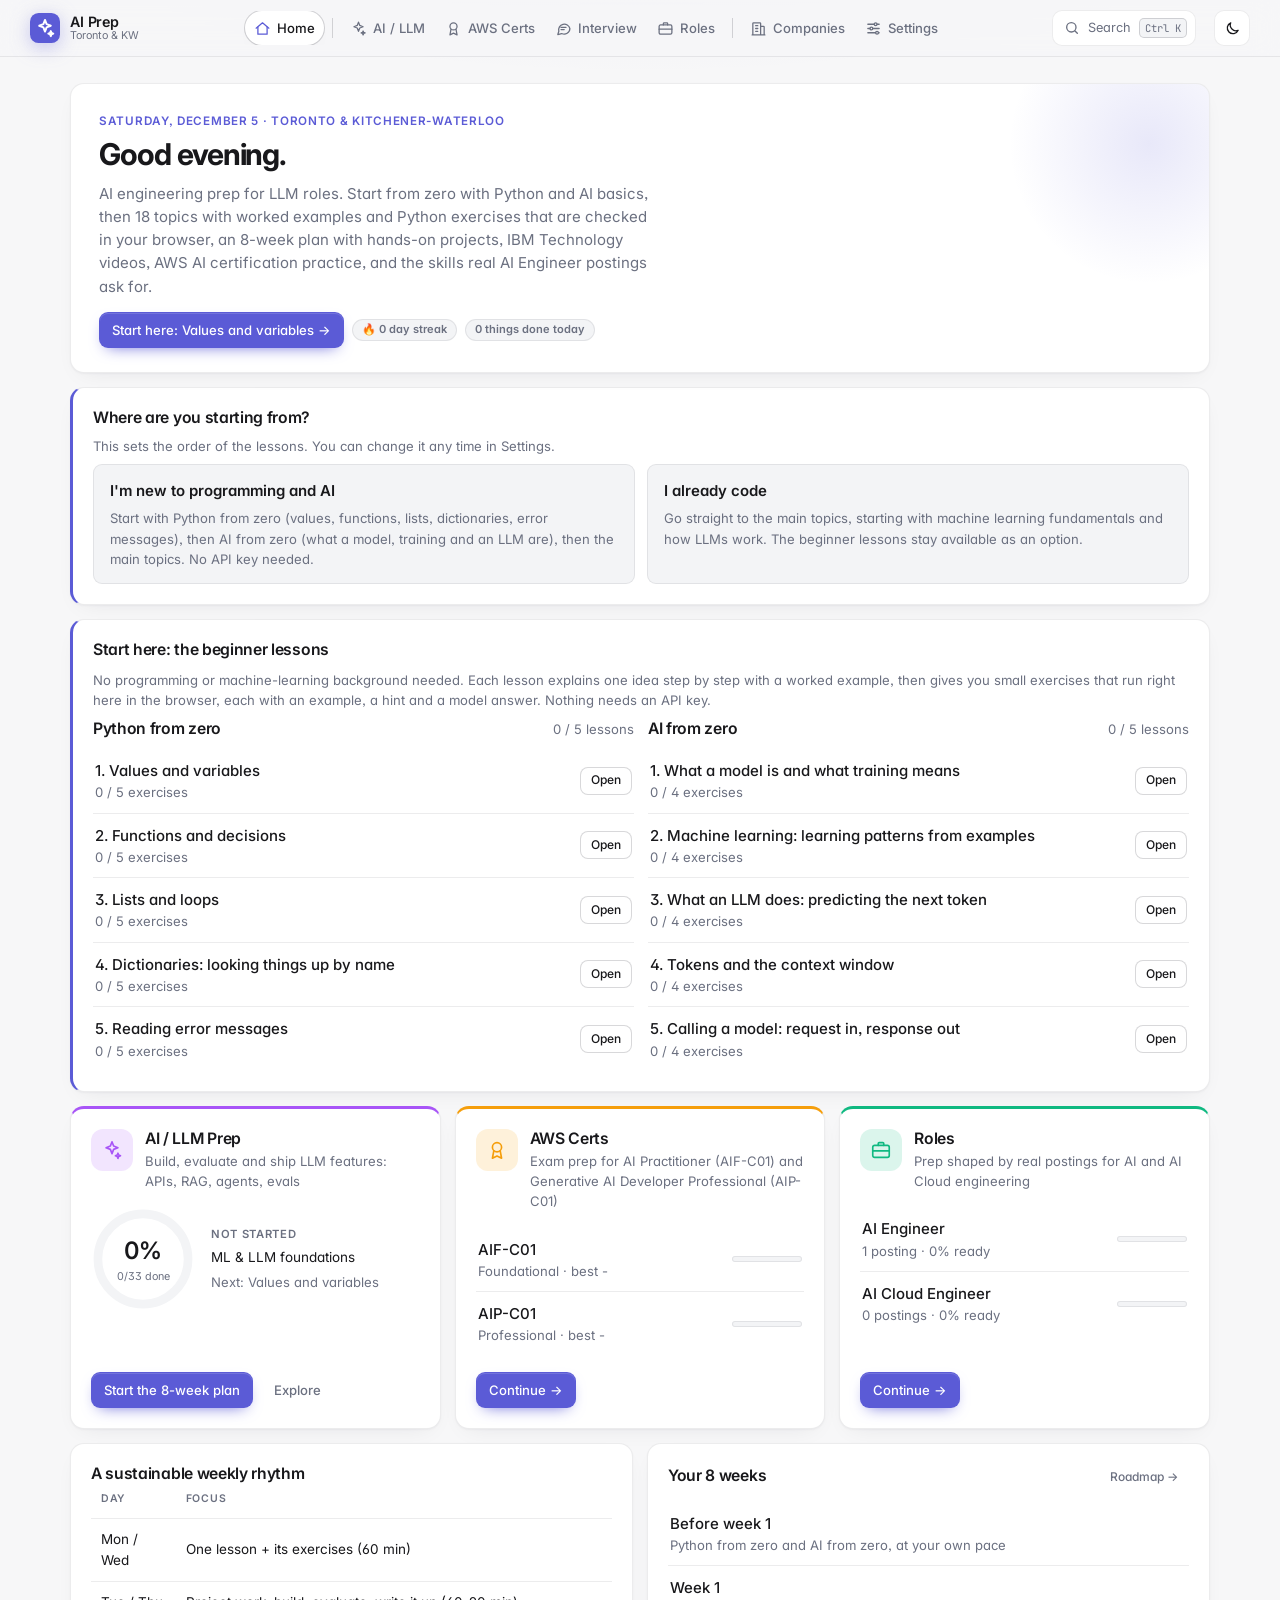
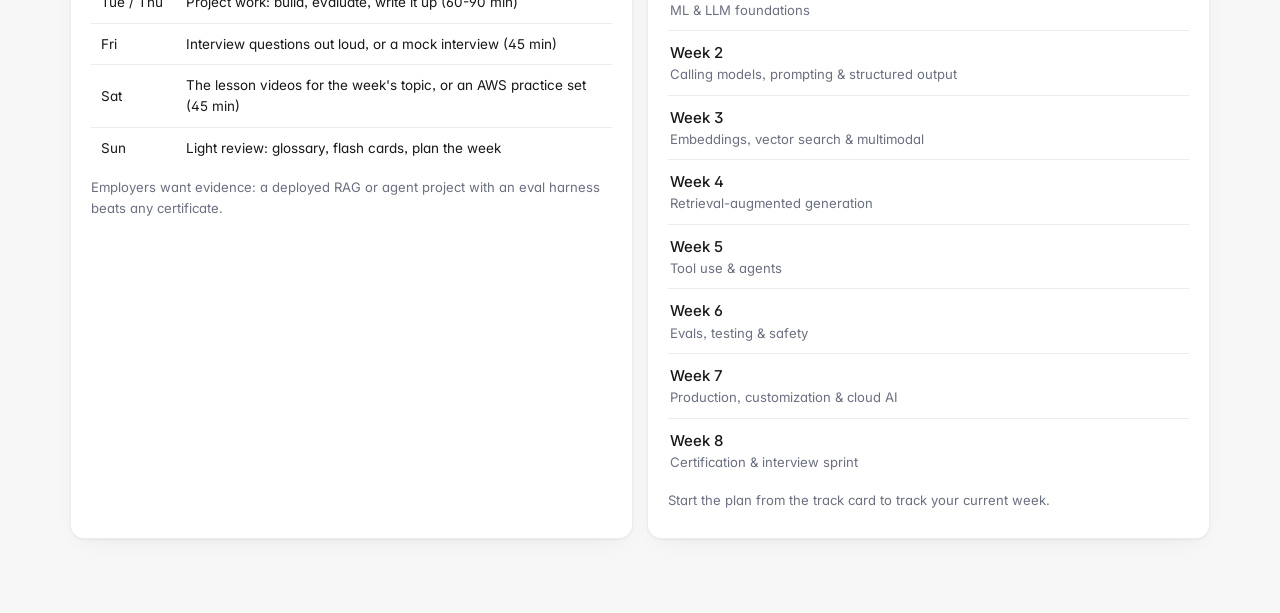
==== commit b5180e08: "Add a beginner track and earned lesson completion - New ai-zero.js: Python from zero and AI from zer" ====
--- a/index.html
+++ b/index.html
@@ -49,6 +49,7 @@
 <script src="tracks.js"></script>
 <script src="ai.js"></script>
 <script src="ai-more.js"></script>
+<script src="ai-zero.js"></script>
 <script src="roles.js"></script>
 <script src="roles-learn.js"></script>
 <script src="awscerts.js"></script>
--- a/style.css
+++ b/style.css
@@ -607,3 +607,39 @@
 dl.star dt { font-weight: 600; color: var(--muted); font-size: .85rem; }
 dl.star dd { margin: 0; white-space: pre-wrap; }
 @media (max-width: 640px) { dl.star { grid-template-columns: 1fr; } dl.star dd { margin-bottom: 6px; } .iv-bar { top: 100px; } }
+
+/* Beginner track: the first-visit level choice, beginner lessons on Home, lesson position, inline lesson links,
+   Python notes, "Going further", exercise examples, hints and model answers, and project step detail */
+.level-pick { border-left: 3px solid var(--accent); }
+.level-opts { display: grid; grid-template-columns: repeat(auto-fit, minmax(240px, 1fr)); gap: 12px; }
+.level-opt { display: flex; flex-direction: column; gap: 6px; padding: 14px 16px; text-align: left; font: inherit; color: var(--text); background: var(--surface-2); border: 1px solid var(--line); border-radius: var(--radius-sm); cursor: pointer; }
+.level-opt:hover, .level-opt:focus-visible { border-color: var(--accent); }
+.zero-card { border-left: 3px solid var(--accent); }
+.zero-card.optional { border-left-color: var(--line-strong); }
+.link-btn { border: 0; background: none; padding: 0; font: inherit; cursor: pointer; }
+.link-btn.inline-link, .inline-link { color: var(--accent); text-decoration: underline; text-underline-offset: 2px; }
+.lesson-body h3 { margin: 18px 0 6px; }
+.lesson-body ol li, .lesson-body ul li { margin-bottom: 4px; }
+.lesson-pos { margin: -4px 0 10px; color: var(--muted); }
+.py-note { border-left: 3px solid var(--line-strong); background: var(--surface-2); padding: 10px 14px; border-radius: 0 10px 10px 0; font-size: .9rem; }
+.going-further { margin: 12px 0; border: 1px solid var(--line); border-radius: var(--radius-sm); padding: 10px 14px; }
+.going-further > summary { cursor: pointer; font-weight: 600; }
+.code-note { margin: 0 0 4px; font-size: .86rem; }
+.ex-example .label { margin: 4px 0 2px; }
+.ex-example pre { margin: 0 0 10px; white-space: pre-wrap; }
+.ex-help { margin-top: 10px; border-top: 1px solid var(--line); padding-top: 10px; }
+.ex-help > summary { font-weight: 500; cursor: pointer; }
+.ex-help[open] > summary { margin-bottom: 6px; }
+pre[id^="trres-"], pre[id^="trrun-"] { white-space: pre-wrap; }
+.callout.before ul { margin: 6px 0 0; padding-left: 20px; }
+.callout.before li { margin-bottom: 4px; }
+.lab-step { border-top: 1px solid var(--line); padding: 6px 0; }
+.lab-step:first-of-type { border-top: 0; }
+.lab-see { margin: 2px 0 4px 31px; font-size: .88rem; }
+.lab-see .label { display: inline; margin-right: 6px; }
+.lab-hint { margin: 4px 0 4px 31px; padding-top: 6px; }
+.lab-hint > summary { font-size: .88rem; }
+/* Long lesson titles on Previous / Next and long commands in project notes wrap instead of widening the page */
+.ref-main > .row.between .btn { white-space: normal; text-align: left; height: auto; min-height: 36px; }
+.lab-step code, .callout code, .ex-help code { overflow-wrap: anywhere; }
+.lesson-body table { display: block; max-width: 100%; overflow-x: auto; }
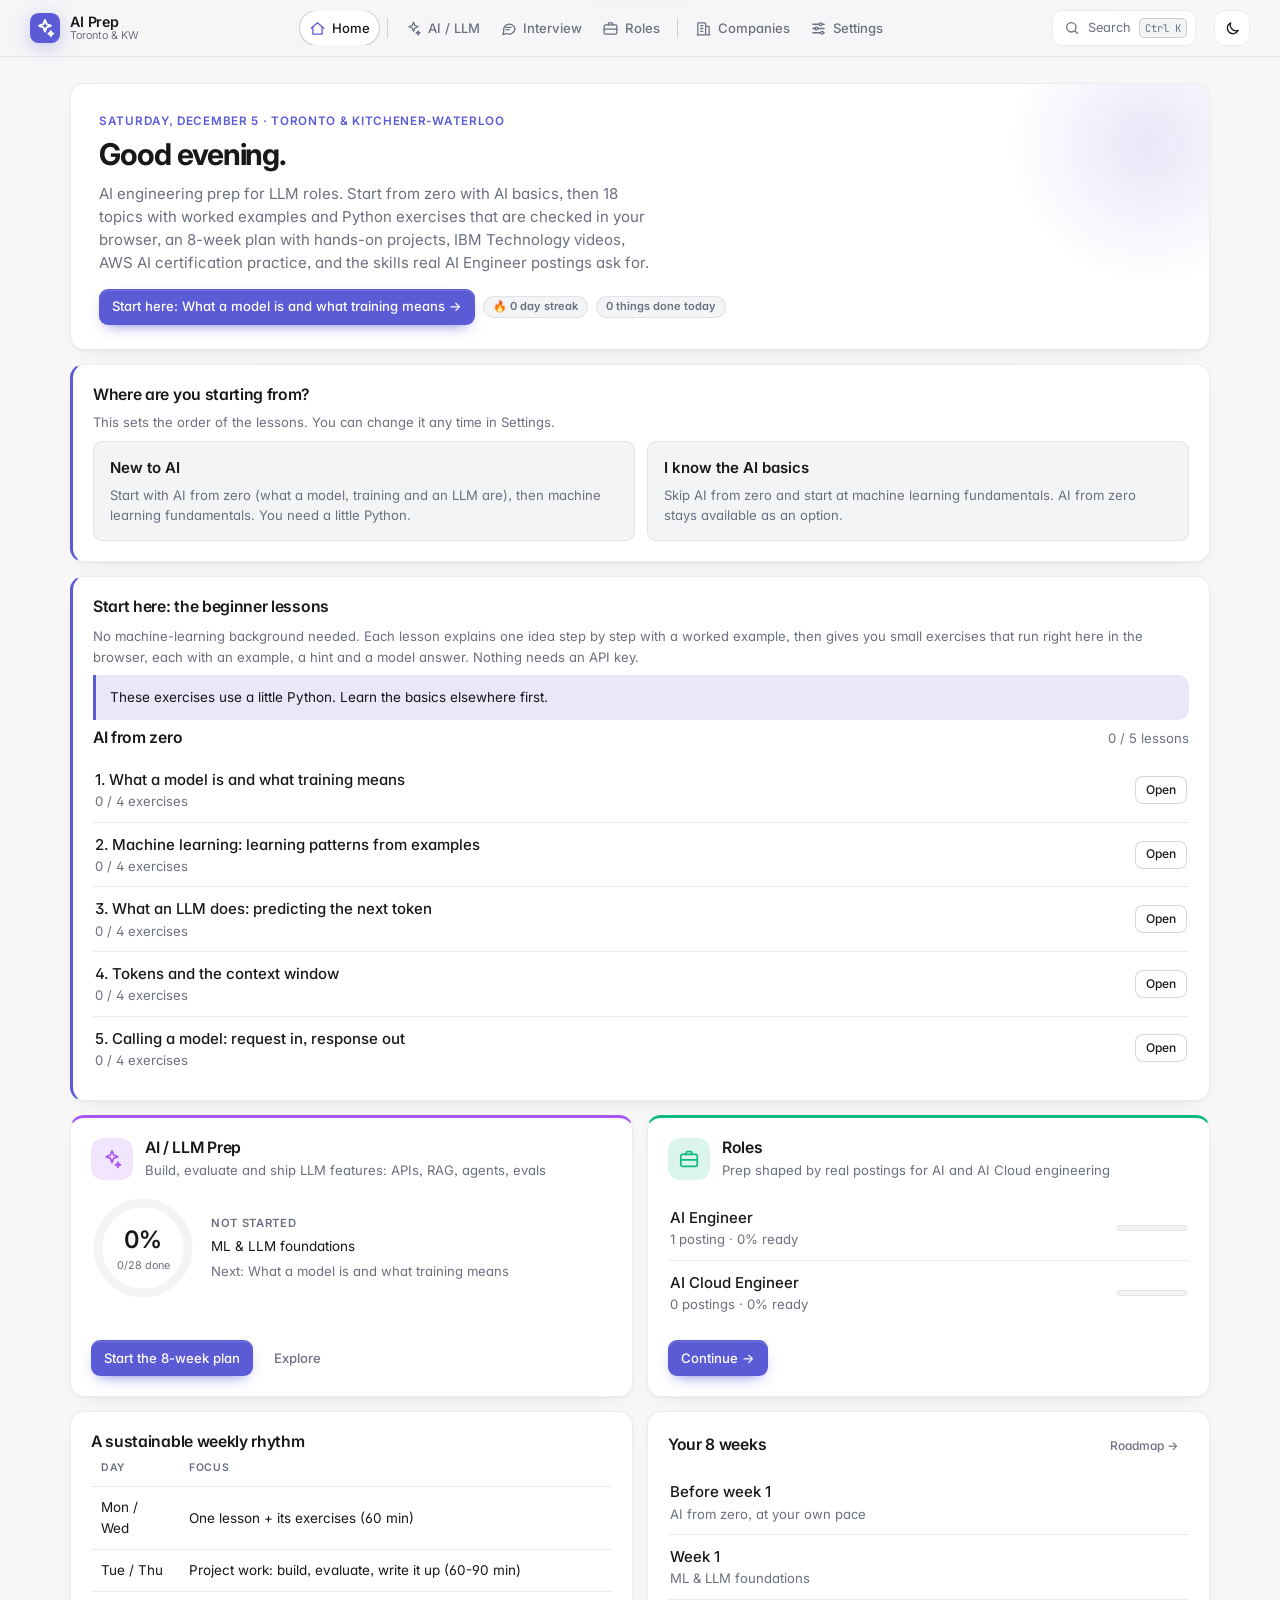
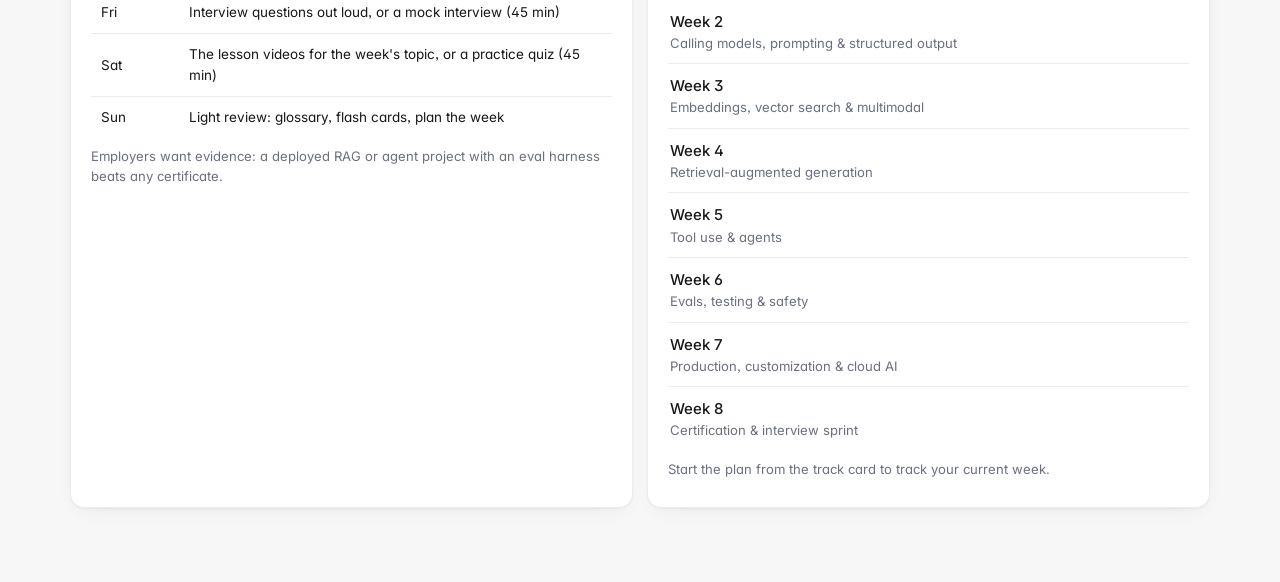
==== commit 900b5fe8: "Remove the AWS Certs tab Deletes awscerts.js and awsview.js with their nav button, route, Home card " ====
--- a/index.html
+++ b/index.html
@@ -33,7 +33,6 @@
       <button title="Home" data-nav="home" class="active"><svg viewBox="0 0 24 24"><path d="M3 11.5 12 4l9 7.5"/><path d="M5.5 10v10h13V10"/></svg><span>Home</span></button>
       <span class="nav-sep" aria-hidden="true"></span>
       <button title="AI / LLM" data-track="ai"><svg viewBox="0 0 24 24"><path d="M12 3l1.8 4.7L18.5 9.5l-4.7 1.8L12 16l-1.8-4.7L5.5 9.5l4.7-1.8z"/><path d="M18.5 15.5l.8 2 2 .8-2 .8-.8 2-.8-2-2-.8 2-.8z"/></svg><span>AI / LLM</span></button>
-      <button title="AWS Certs" data-track="aws"><svg viewBox="0 0 24 24"><circle cx="12" cy="9" r="5"/><path d="M8.5 13 7 21l5-2.5L17 21l-1.5-8"/></svg><span>AWS Certs</span></button>
       <button title="Interview" data-track="interview"><svg viewBox="0 0 24 24"><path d="M21 12a8 8 0 0 1-11.6 7.1L4 20.5l1.4-4.6A8 8 0 1 1 21 12z"/><path d="M8.5 10.5h7M8.5 13.5h4.5"/></svg><span>Interview</span></button>
       <button title="Roles" data-track="roles"><svg viewBox="0 0 24 24"><rect x="3" y="7" width="18" height="13" rx="2"/><path d="M9 7V5a1 1 0 0 1 1-1h4a1 1 0 0 1 1 1v2M3 13h18"/></svg><span>Roles</span></button>
       <span class="nav-sep" aria-hidden="true"></span>
@@ -52,9 +51,7 @@
 <script src="ai-zero.js"></script>
 <script src="roles.js"></script>
 <script src="roles-learn.js"></script>
-<script src="awscerts.js"></script>
 <script src="trackview.js"></script>
-<script src="awsview.js"></script>
 <script src="roleview.js"></script>
 <script src="interview.js"></script>
 <script src="ibmplaylists.js"></script>
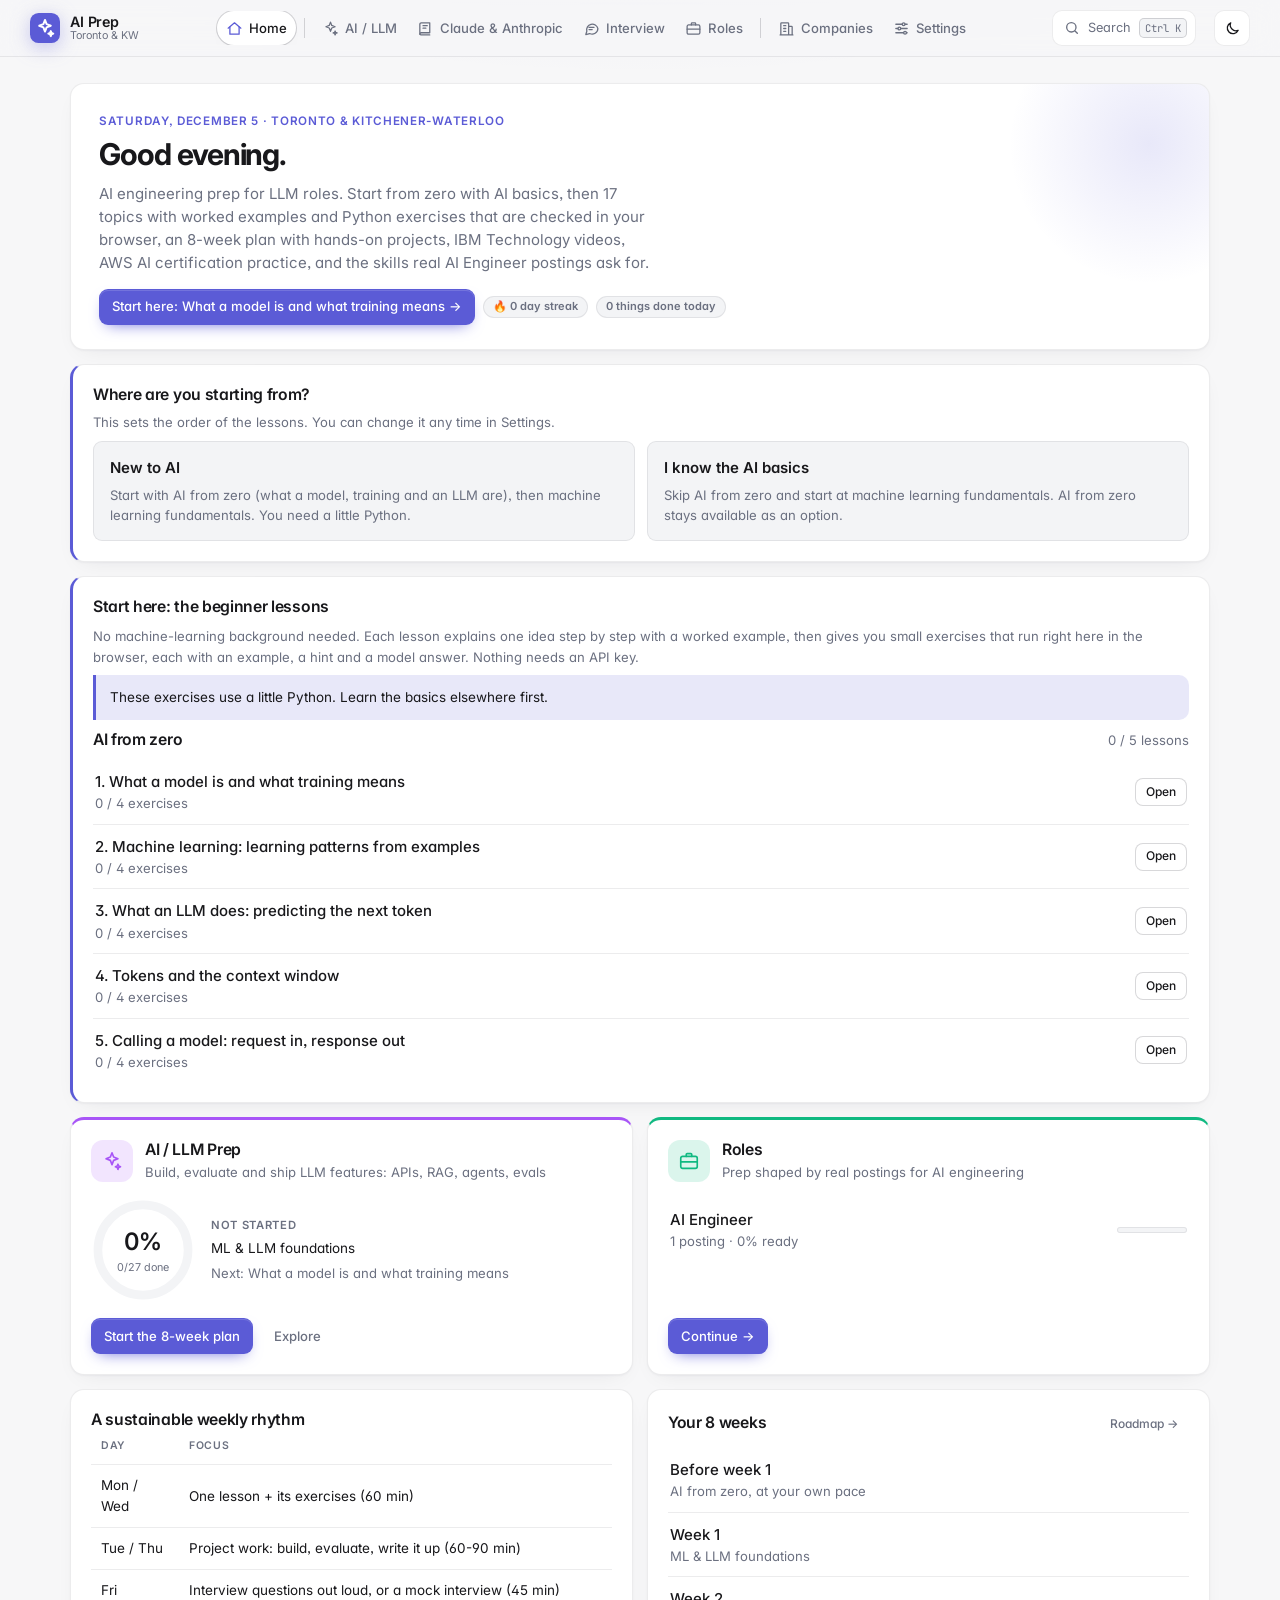
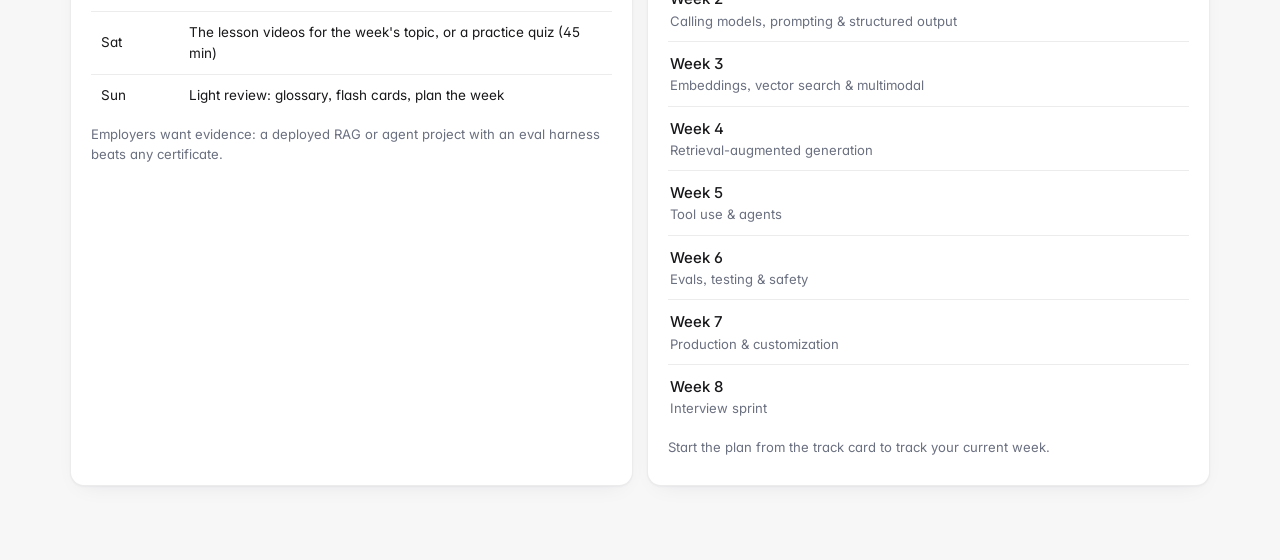
==== commit 4e7737be: "Add the Claude & Anthropic track New anthropic.js: Anthropic's official courses in learning order (A" ====
--- a/index.html
+++ b/index.html
@@ -33,6 +33,7 @@
       <button title="Home" data-nav="home" class="active"><svg viewBox="0 0 24 24"><path d="M3 11.5 12 4l9 7.5"/><path d="M5.5 10v10h13V10"/></svg><span>Home</span></button>
       <span class="nav-sep" aria-hidden="true"></span>
       <button title="AI / LLM" data-track="ai"><svg viewBox="0 0 24 24"><path d="M12 3l1.8 4.7L18.5 9.5l-4.7 1.8L12 16l-1.8-4.7L5.5 9.5l4.7-1.8z"/><path d="M18.5 15.5l.8 2 2 .8-2 .8-.8 2-.8-2-2-.8 2-.8z"/></svg><span>AI / LLM</span></button>
+      <button title="Claude &amp; Anthropic" data-nav="claude"><svg viewBox="0 0 24 24"><path d="M4 19.5V6a2 2 0 0 1 2-2h12v14H6a2 2 0 0 0-2 2z"/><path d="M4 19.5A1.5 1.5 0 0 0 5.5 21H18M8.5 8h6M8.5 11.5h4"/></svg><span>Claude &amp; Anthropic</span></button>
       <button title="Interview" data-track="interview"><svg viewBox="0 0 24 24"><path d="M21 12a8 8 0 0 1-11.6 7.1L4 20.5l1.4-4.6A8 8 0 1 1 21 12z"/><path d="M8.5 10.5h7M8.5 13.5h4.5"/></svg><span>Interview</span></button>
       <button title="Roles" data-track="roles"><svg viewBox="0 0 24 24"><rect x="3" y="7" width="18" height="13" rx="2"/><path d="M9 7V5a1 1 0 0 1 1-1h4a1 1 0 0 1 1 1v2M3 13h18"/></svg><span>Roles</span></button>
       <span class="nav-sep" aria-hidden="true"></span>
@@ -52,6 +53,7 @@
 <script src="roles.js"></script>
 <script src="roles-learn.js"></script>
 <script src="trackview.js"></script>
+<script src="anthropic.js"></script>
 <script src="roleview.js"></script>
 <script src="interview.js"></script>
 <script src="ibmplaylists.js"></script>
--- a/style.css
+++ b/style.css
@@ -397,11 +397,11 @@
 .t-dsa { --tc: var(--accent); }
 .t-cloud { --tc: #0ea5e9; }
 .t-ai { --tc: #a855f7; }
-.t-aws { --tc: #f59e0b; }
+.t-claude { --tc: #d97757; }
 .t-roles { --tc: #10b981; }
-.hero.t-aws .ring .prog { stroke: var(--tc); }
-.hero.t-aws .eyebrow { color: var(--tc); }
-.hero.t-aws::after { background: radial-gradient(closest-side, color-mix(in srgb, var(--tc) 16%, transparent), transparent); }
+.hero.t-claude .ring .prog { stroke: var(--tc); }
+.hero.t-claude .eyebrow { color: var(--tc); }
+.hero.t-claude::after { background: radial-gradient(closest-side, color-mix(in srgb, var(--tc) 16%, transparent), transparent); }
 .dom-row { margin: 10px 0 14px; font-size: .9rem; }
 .dom-row .bar { margin-top: 6px; }
 .bar.bad > i { background: var(--bad); }
@@ -414,7 +414,7 @@
 .ax-map button.flag { box-shadow: inset 0 -3px 0 var(--warn); }
 .ax-map button.cur { outline: 2px solid var(--accent); outline-offset: 1px; color: var(--text); }
 .timer.H { color: var(--bad); }
-[data-theme="contrast"] .t-cloud, [data-theme="contrast"] .t-ai, [data-theme="contrast"] .t-aws, [data-theme="contrast"] .t-roles { --tc: var(--accent); }
+[data-theme="contrast"] .t-cloud, [data-theme="contrast"] .t-ai, [data-theme="contrast"] .t-claude, [data-theme="contrast"] .t-roles { --tc: var(--accent); }
 .nav-sep { width: 1px; height: 20px; background: var(--line-strong); margin: 0 6px; flex-shrink: 0; align-self: center; }
 .subnav { border-top: 1px solid var(--line); }
 .subnav-inner { max-width: 1180px; margin: 0 auto; padding: 0 20px; display: flex; align-items: center; gap: 18px; overflow-x: auto; scrollbar-width: none; }
@@ -643,3 +643,13 @@
 .ref-main > .row.between .btn { white-space: normal; text-align: left; height: auto; min-height: 36px; }
 .lab-step code, .callout code, .ex-help code { overflow-wrap: anywhere; }
 .lesson-body table { display: block; max-width: 100%; overflow-x: auto; }
+
+/* Claude & Anthropic: "last verified" stamps, the ordered course list, notes */
+.verified { font-size: .76rem; color: var(--muted); white-space: nowrap; }
+.course-list { margin: 0 0 12px; padding-left: 22px; }
+.course-list li { padding: 8px 0; border-bottom: 1px solid var(--line); }
+.course-list li:last-child { border-bottom: 0; }
+.course-list a { color: var(--text); text-decoration: none; }
+.course-list a:hover b { text-decoration: underline; }
+.eligibility { margin-bottom: 0; }
+.zero-note { margin: 0 0 10px; }
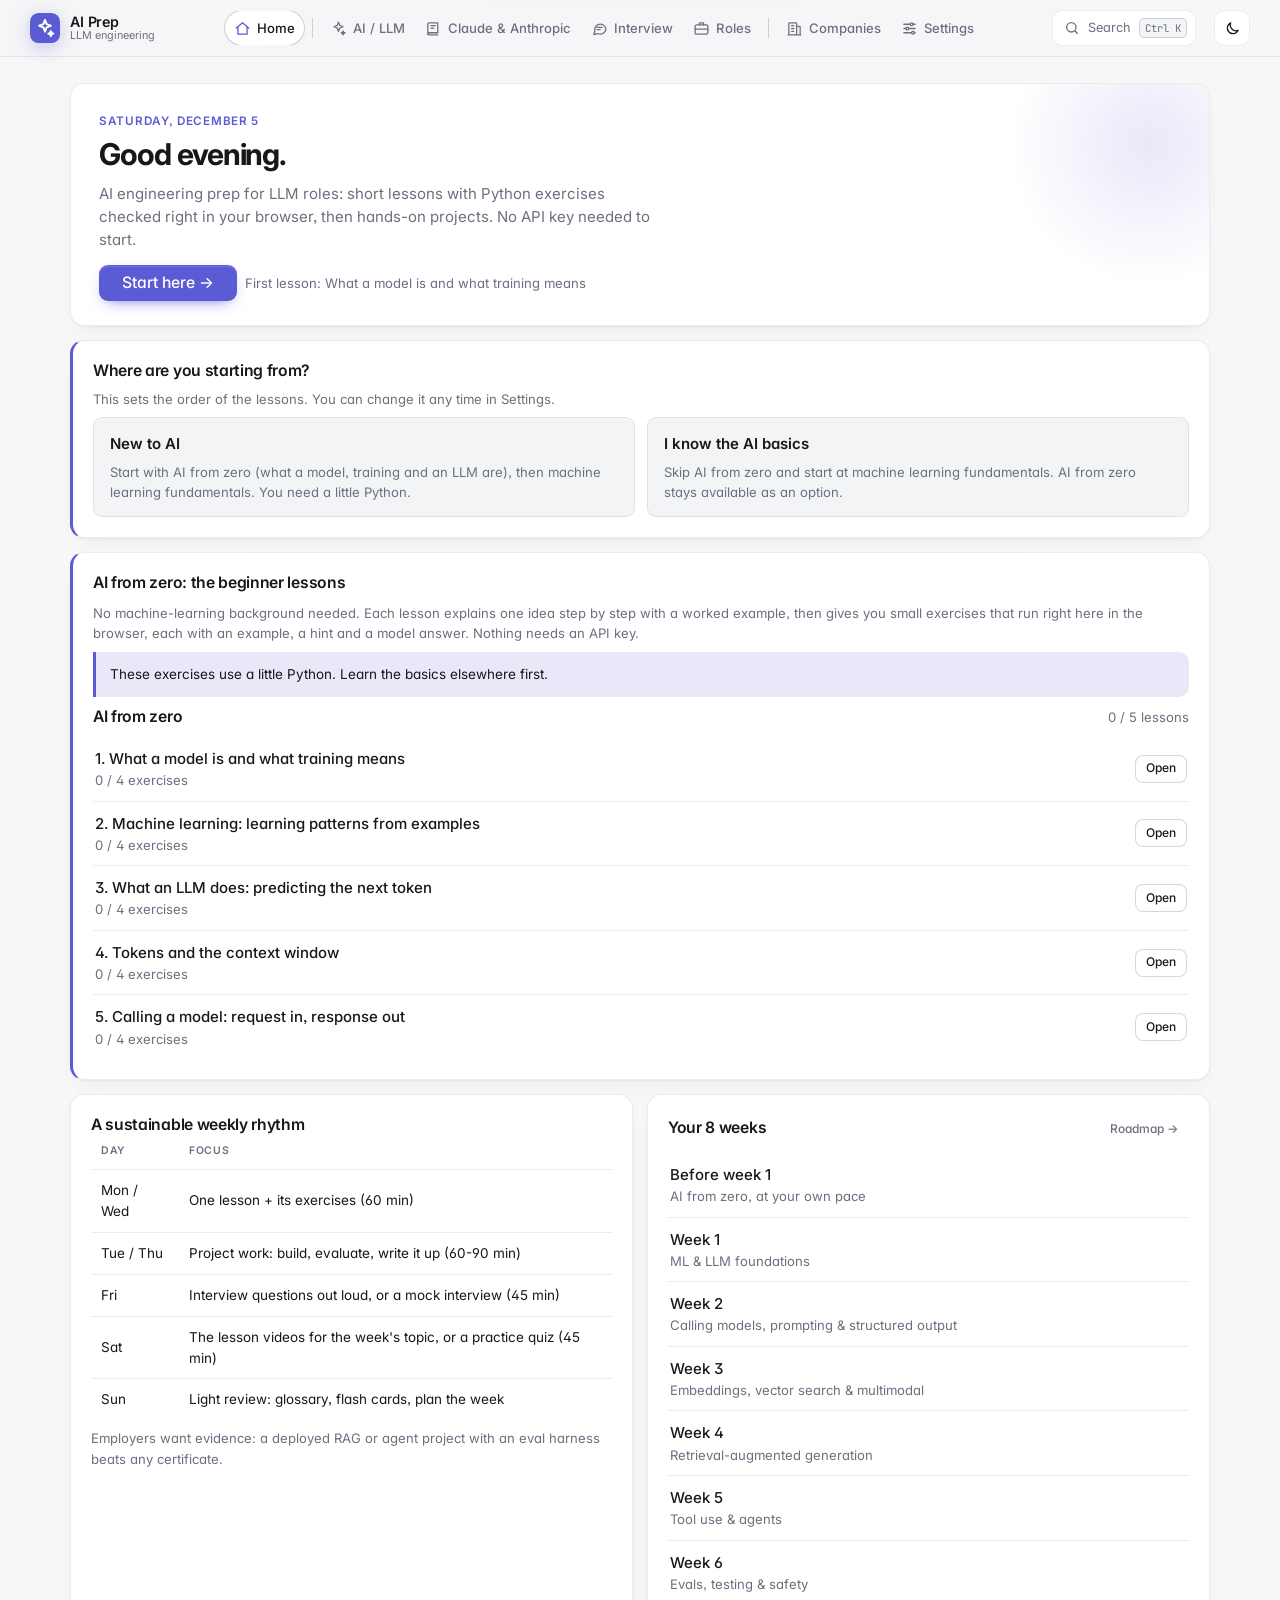
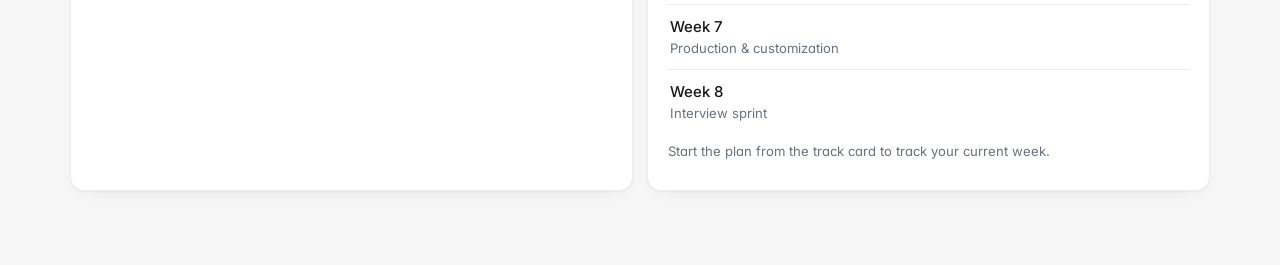
==== commit 89e89d74: "Give Home one first action and make the local job market optional - Home: a single Start here button" ====
--- a/index.html
+++ b/index.html
@@ -27,7 +27,7 @@
   <div class="topbar-inner">
     <button class="brand" id="brand" title="Go to Home">
       <svg class="logo" viewBox="0 0 28 28" aria-hidden="true"><rect width="28" height="28" rx="8" fill="var(--accent)"/><g transform="translate(4 4) scale(.833)" fill="none" stroke="var(--accent-ink)" stroke-width="2.2" stroke-linecap="round" stroke-linejoin="round"><path d="M12 3l1.8 4.7L18.5 9.5l-4.7 1.8L12 16l-1.8-4.7L5.5 9.5l4.7-1.8z"/><path d="M18.5 15.5l.8 2 2 .8-2 .8-.8 2-.8-2-2-.8 2-.8z"/></g></svg>
-      <span class="brand-text"><b>AI Prep</b><small>Toronto &amp; KW</small></span>
+      <span class="brand-text"><b>AI Prep</b><small>LLM engineering</small></span>
     </button>
     <nav id="nav" aria-label="Main">
       <button title="Home" data-nav="home" class="active"><svg viewBox="0 0 24 24"><path d="M3 11.5 12 4l9 7.5"/><path d="M5.5 10v10h13V10"/></svg><span>Home</span></button>
--- a/style.css
+++ b/style.css
@@ -653,3 +653,9 @@
 .course-list a:hover b { text-decoration: underline; }
 .eligibility { margin-bottom: 0; }
 .zero-note { margin: 0 0 10px; }
+
+/* Home: one large first action; stats only after the first passed exercise */
+.btn.btn-lg { padding: 12px 22px; font-size: 1.05rem; }
+.home-stats { margin-bottom: var(--gap); }
+.local-toggle { display: flex; gap: 10px; align-items: flex-start; cursor: pointer; }
+.local-toggle input { margin-top: 4px; }
